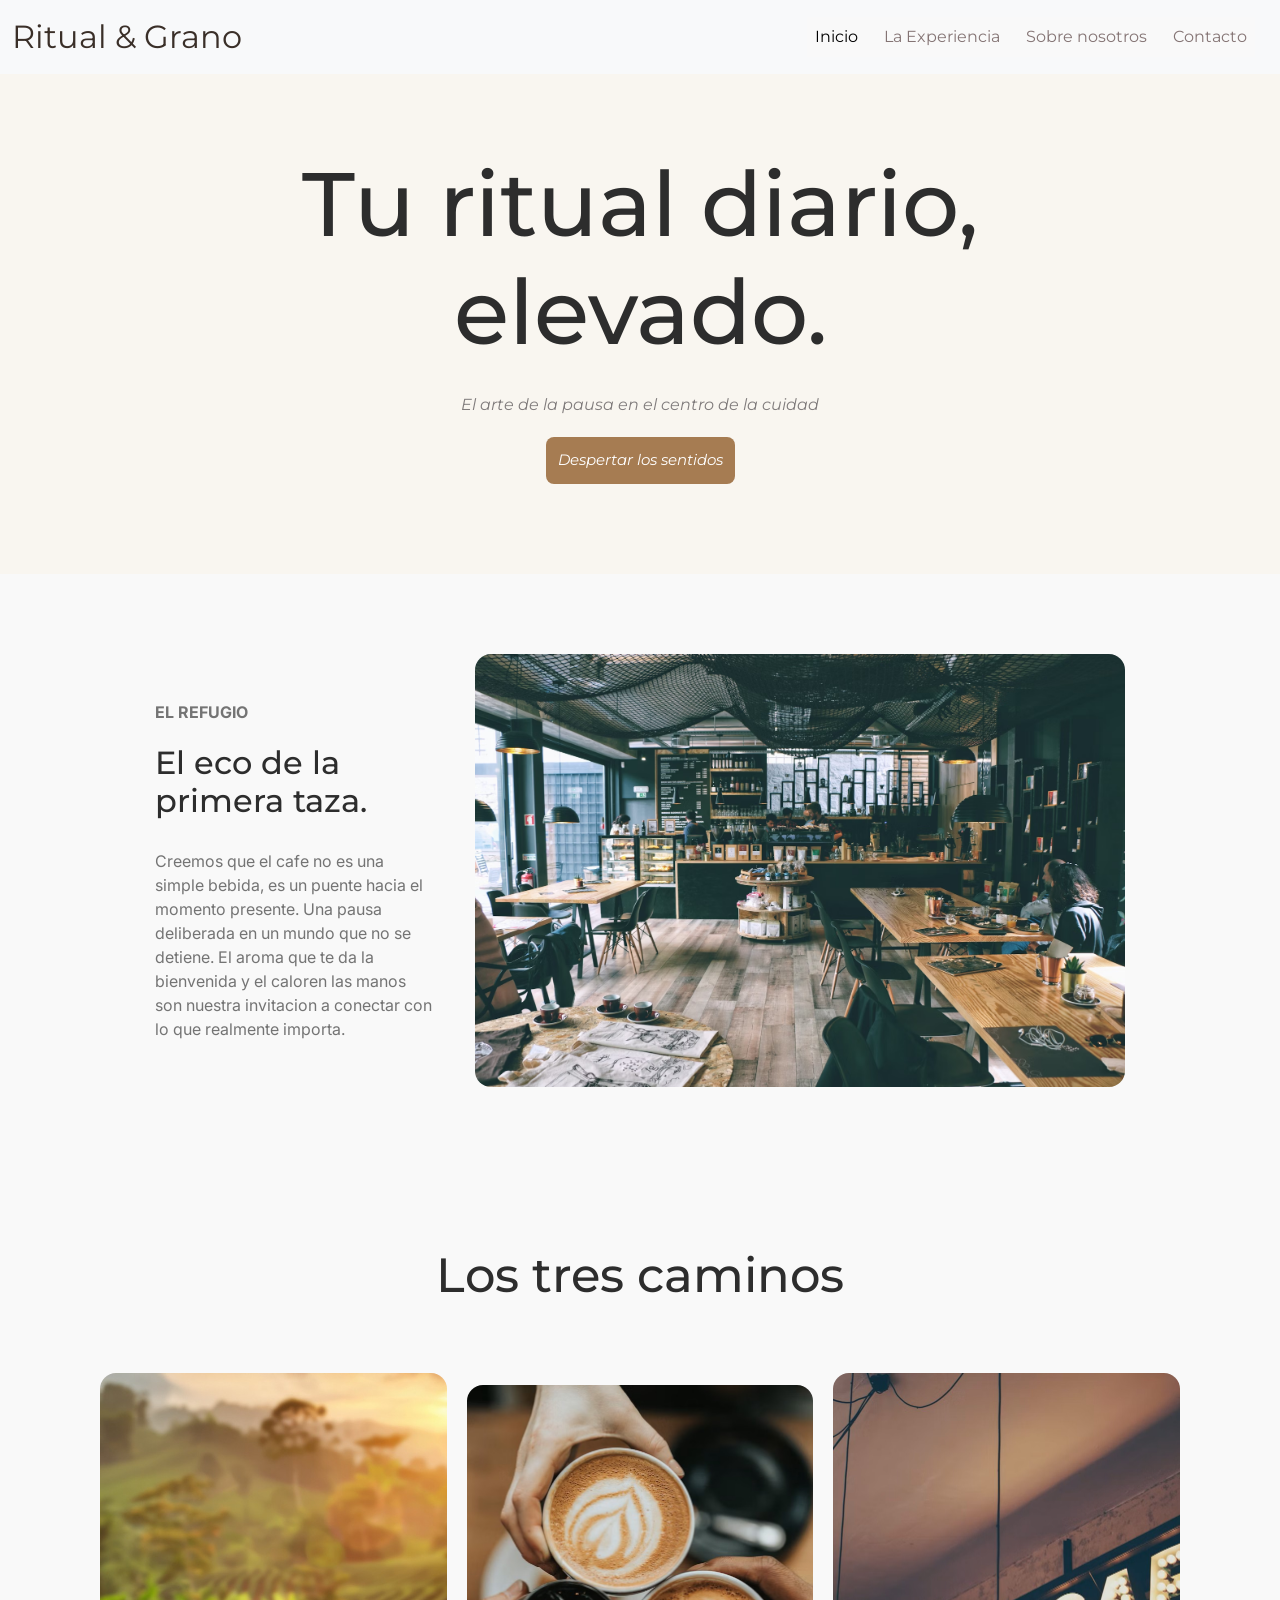
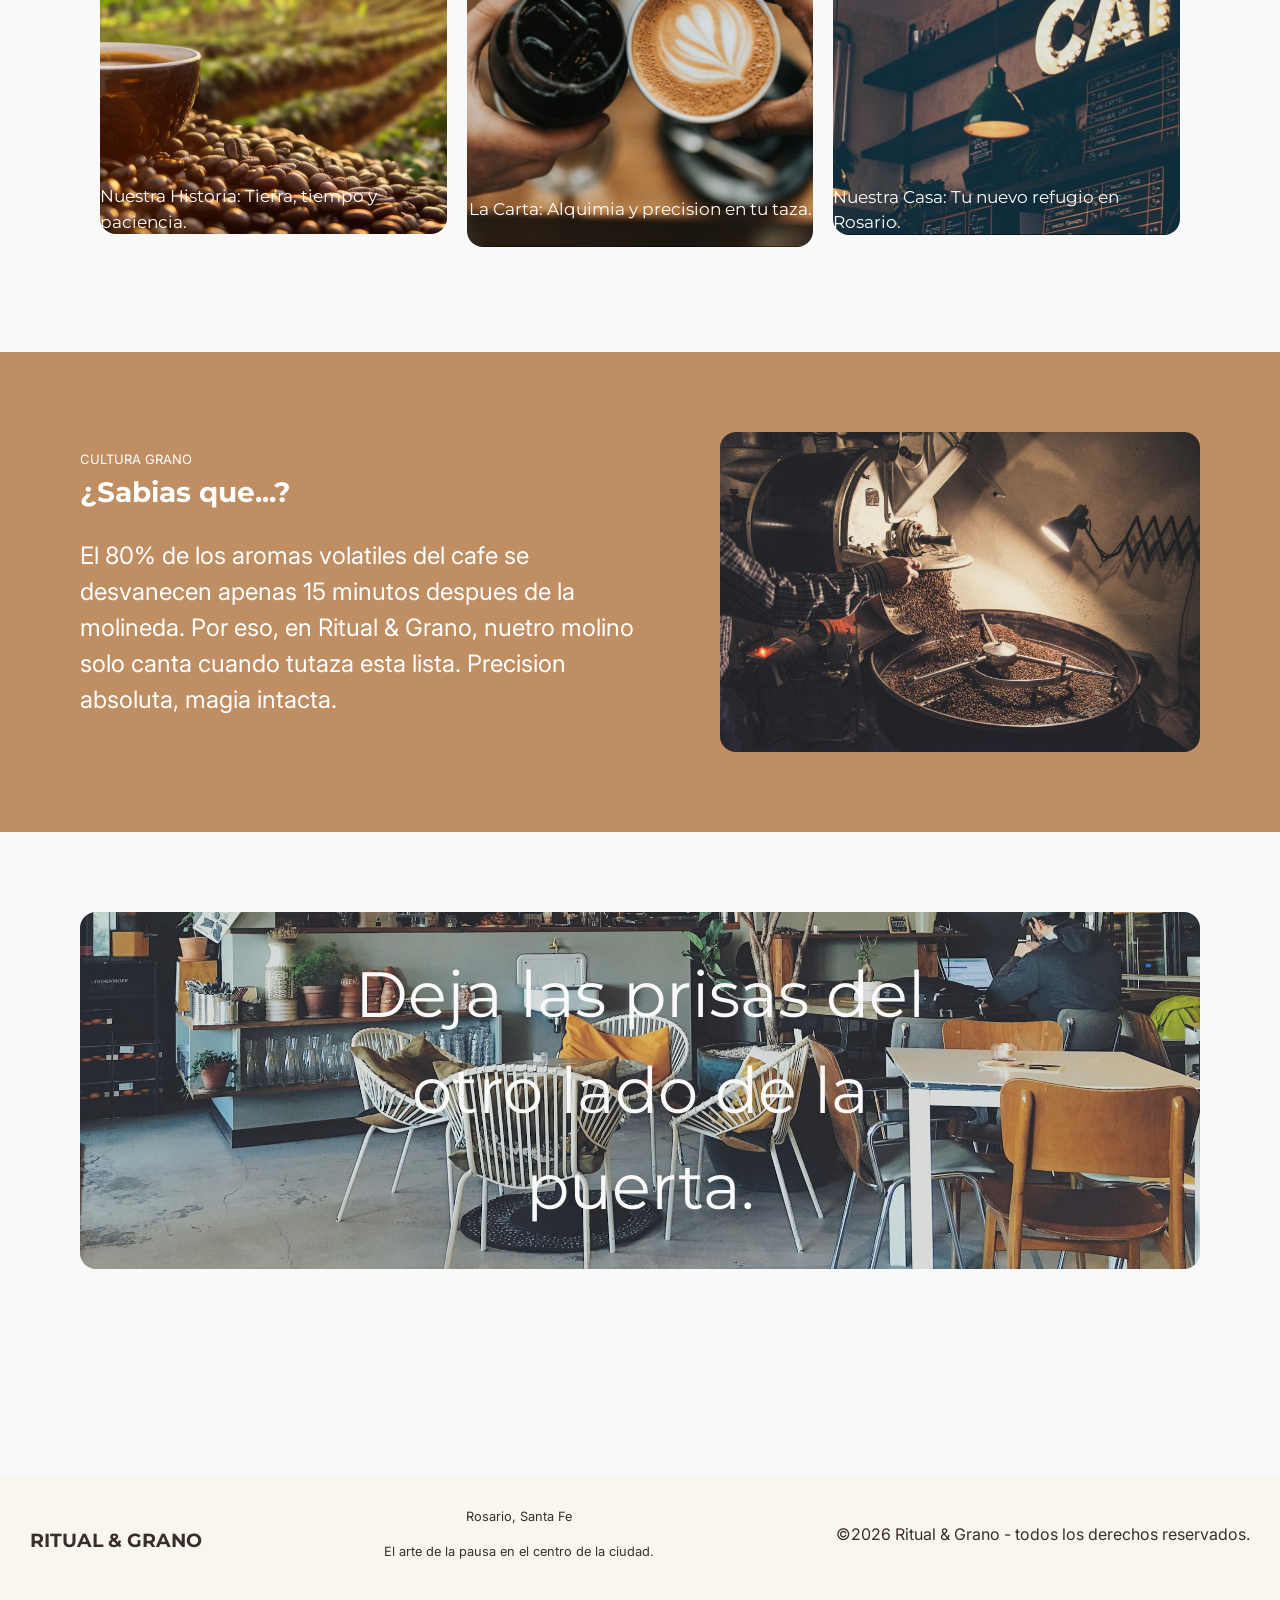
==== index.html @ 7a04eb43 "se actualizo el nav con menu hamburguesa y se corrigieron las url de las imagenes" ====
<!DOCTYPE html>
<html lang="es">
<head>
    <meta charset="UTF-8">
    <meta name="viewport" content="width=device-width, initial-scale=1.0">
    <title>Ritual & Grano</title>
    <link href="https://cdn.jsdelivr.net/npm/bootstrap@5.3.8/dist/css/bootstrap.min.css" rel="stylesheet" integrity="sha384-sRIl4kxILFvY47J16cr9ZwB07vP4J8+LH7qKQnuqkuIAvNWLzeN8tE5YBujZqJLB" crossorigin="anonymous">
    <link rel="stylesheet" href="./Ritual&Grano.css">
</head>
<body>
    <header>
    <nav class="navbar navbar-expand-lg bg-body-tertiary">
        <div class="container-fluid">
             <a class="navbar-brand titulo" href="index.html">Ritual & Grano</a>
                 <button class="navbar-toggler" type="button" data-bs-toggle="collapse" data-bs-target="#navbarNavDropdown" aria-controls="navbarNavDropdown" aria-expanded="false" aria-label="Toggle navigation">
                    <span class="navbar-toggler-icon"></span>
                 </button>
                 <div class="collapse navbar-collapse" id="navbarNavDropdown">
            <ul class="navbar-nav">
                <li class="nav-item">
                    <a class="nav-link active" aria-current="page" href="index.html">Inicio</a>
                </li>
                <li class="nav-item">
                    <a class="nav-link" href="La-experiencia.html">La Experiencia</a>
                </li>
                <li class="nav-item">
                    <a class="nav-link" href="Sobre-nosotros.html">Sobre nosotros</a>
                </li>
                <li class="nav-item">
                        <a class="nav-link" href="Contacto.html">Contacto</a>
                     <ul class="dropdown-menu">
                        <li><a class="dropdown-item" href="#">Action</a></li>
                        <li><a class="dropdown-item" href="#">Another action</a></li>
                        <li><a class="dropdown-item" href="#">Something else here</a></li>
                     </ul>
                </li>
            </ul>
        </div>
  </div>
    </nav>
    </header>


    <main>
        <section class="ritual-diario">
            <h2>Tu ritual diario, <br>elevado.</h2>
            <p>El arte de la pausa en el centro de la cuidad</p>
            <button class="boton-exp"><a class="exp-link" href="La-experiencia.html">Despertar los sentidos</a></button>
        </section>

        <section class="eco">
            <article class="eco-text">
                <p class="eco-text-ref">EL REFUGIO</p>
                <h3>El eco de la primera taza.</h3>
                <P class="eco-text-p">Creemos que el cafe no es una simple bebida, es un puente hacia el momento presente. Una pausa deliberada en un mundo que no se detiene. El aroma que te da la bienvenida y el caloren las manos son nuestra invitacion a conectar con lo que realmente importa.</P>
            </article>
            <article class="eco-img">
                <img class="eco-img" src="./imagenes/Imagen-cafeteria-general.avif" alt="Cafetería General" width="700" height="auto">
            </article>
        </section>

        <section class="tres-caminos">
            <h3>Los tres caminos</h3>
            <div class="tres-caminos-art">
            <article>
                <a href="./Sobre-nosotros.html"><img class="tres-caminos-img" src="./imagenes/Campo-de-cafe.jpg" alt="Campo de café de especialidad" width="400" height="533"></a>
                <p class="tres-caminos-tar">Nuestra Historia: Tierra, tiempo y paciencia.</p>
            </article>
            <article>
                <a href="./La-experiencia.html"><img class="tres-caminos-img"  src="./imagenes/tres-tazas.jpg" alt="Tres tazas de café" width="400" height="auto"></a>
                <p class="tres-caminos-tar">La Carta: Alquimia y precision en tu taza.</p>
            </article>
            <article>
                <a href="./Contacto.html"><img class="tres-caminos-img" src="./imagenes/casa-cafe.jpg" alt="Casa de café" width="400" height="auto"></a>
                <p class="tres-caminos-tar">Nuestra Casa: Tu nuevo refugio en Rosario.</p>
            </article>
            </div>
        </section>

        <section class="cultura-grano">
            <article class="cultura-grano-text">
            <p class="p1-culygrano">CULTURA GRANO</p>
            <h3><strong>¿Sabias que...?</strong></h3>
            <p>El 80% de los aromas volatiles del cafe se desvanecen apenas 15 minutos despues de la molineda. Por eso, en Ritual & Grano, nuetro molino solo canta cuando tutaza esta lista. Precision absoluta, magia intacta.</p>
            </article>
            <article class="cultura-grano-img">
                <img class="img-cultura-grano" src="./imagenes/cafe-molienda.jpg" alt="Café moliendo" width="600" height="auto">
            </article>
        </section>

        <section class="deja-las-prisas">
            <img src="./imagenes/cafeteria-fondo-2-panoramica.jpg" alt="mesas de cafetería" width="1000" height="auto">
            <p>Deja las prisas del otro lado de la puerta.</p>
        </section>

    </main>


    <footer>
        <section class="final-de-pagina">
       <h3><a href="Inicio.html" class="titulo-final"><strong>RITUAL & GRANO</strong></a></h3>
        <article class="direccion-final">
       <P>Rosario, Santa Fe</P>
       <p>El arte de la pausa en el centro de la ciudad.</p>
       </article>
        <p class="derechos reservados"> ©2026 Ritual & Grano - todos los derechos reservados.</p>
       </section>
    </footer>
    <script src="https://cdn.jsdelivr.net/npm/bootstrap@5.3.8/dist/js/bootstrap.bundle.min.js" integrity="sha384-FKyoEForCGlyvwx9Hj09JcYn3nv7wiPVlz7YYwJrWVcXK/BmnVDxM+D2scQbITxI" crossorigin="anonymous"></script>
</body>
</html>
---- Ritual&Grano.css ----
@import url('https://fonts.googleapis.com/css2?family=Montserrat:wght@700&family=Inter:wght@400&display=swap');


* { 
    margin: 0;
    padding: 0;
    box-sizing: border-box;
}

body {
    background-color: #F9F9F9;
    margin: 0;
}

.titulo{
    font-family: 'Montserrat', sans-serif;
    font-size: clamp(1.5rem, 3vw, 2rem);
    color: #3A2F28;
    text-decoration: none;
}

.barra{
  display: flex;  
  flex-direction: row;
  justify-content: space-between;
    padding: 16px;
    align-items:center;
    padding: 16px 80px;
    background-color: #f9f9f9;
    width: 100%;
}

.container-fluid{
    display: flex;
    flex-direction: row;
    justify-content: center;
    align-items: center;
}

.navbar-nav {
    display: flex;
    flex-direction: column;
    justify-content: center;
    align-items: center;
    position: fixed;
    right: 25px;
    gap: 10px;
    background-color: #f9f9f9;
}


.nav-link{
    font-family: 'Montserrat', sans-serif;
    color: #847474;
}

header {
    position: fixed;
    top: 0;
    left: 0;
    right: 0;
    width: 100%;
}

.ritual-diario h2{
    display: flex;
    font-family: 'Montserrat', sans-serif;
    justify-content: center;
    text-align: center;
    align-items: center;
    font-size: clamp(2.8rem, 7vw, 6rem);
    color: #2d2d2d;
    margin-top: 80px;
}
.ritual-diario {
    display: flex;
    flex-direction: column;
    justify-content: center;
    align-items: center;
    gap: 20px;
    background-color: #F9F6F0;
    width: 100%;
    padding-top: 70px;
}
.ritual-diario p{
    font-family: 'Montserrat', sans-serif;
    font-size: 16px;
    font-style: italic;
    color: #807c7c;
    text-decoration: none;
    margin-bottom: 0px;
    
}

.boton-exp {
    font-family: 'Montserrat', sans-serif;
    font-style: italic;
    font-size: 15px;
    color: #ffffff;
    background-color: #a67c52;
    border: 8px;
    border-radius: 8px;
    padding: 12px;
    margin-bottom: 90px;
}

.exp-link {
    color: #ffffff;
    text-decoration: none;
    
}

.eco {
    display: flex;
    flex-direction: row;
    justify-content: center;
    align-items: center;
    gap: 40px;
    background-color: #F9F9f9;
    padding: 80px 80px;
    width: 100%;
    margin: auto;
}
.eco-text {
    display: flex;
    flex-direction: column;
    justify-content: flex-start;
    align-items: flex-start;
    gap: 20px;
    max-width: 25%;
    
}
.eco-text-p {
    font-family: 'inter', sans-serif;
    font-size: 1rem;
    color: #747474;
    text-decoration: none;
    margin-bottom: 0px;
    font-family: 'Inter', sans-serif;
}
.eco-text h3 {
    font-family: 'Montserrat', sans-serif;
    font-size: 2rem;
    color: #2d2d2d;
    text-decoration: none;
}
.eco-text-ref {
    font-family: 'inter', sans-serif;
    font-size: 1rem;
    color: #747474;
    text-decoration: none;
    font-weight: bold;
    margin-bottom: 0;
}
.eco-img {
    display: block;
    width: 100%;
    max-width: 650px;
    height: auto;
    border: 1rem;
    border-radius: 1rem;
}

.tres-caminos {
    display: flex;
    flex-direction: column;
    justify-content: center;
    align-items: center;
    gap: 40px;
    background-color: #F9F9f9;
    padding: 80px 80px;
}
.tres-caminos-art {
    display: flex;
    flex-direction: row;
    justify-content: center;
    align-items: center;
    gap: 20px;
    width: 100%;
    padding: 20px;
}
.tres-caminos-img {
    display: block;
    width: 100%;
    height: auto;
    border-radius: 16px;
    max-width: 400px;
}
.tres-caminos h3 {
    font-family: 'Montserrat', sans-serif;
    font-size: 48px;
    color: #2d2d2d;
    text-decoration: none;
    
}
.tres-caminos-tar{
    display: flex;
    justify-content: center;
    align-items: center;
    font-family: 'Montserrat', sans-serif;
    font-size: 17px;
    color: #ffffff;
    margin-top: -50px;
}
.cultura-grano-text {
    font-family: 'Montserrat', sans-serif;
    display: flex;
    color: #ffffff;
    flex-direction: column;
    justify-content: center;
    align-items: flex-start;
    gap: 20px;
    max-width: 50%;
    font-size: clamp(1rem, 2vw, 1.5rem);
    width: 100%;

}
.cultura-grano-text p{
    font-family: 'Inter', sans-serif;
}
.cultura-grano {
    display: flex;
    flex-direction: row;
    justify-content: center;
    align-items: center;
    gap: 80px;
    background-color: #c08e63;
    padding: 80px 80px;
}
.p1-culygrano {
    font-family: 'Montserrat', sans-serif;
    font-size: 13px;
    color: #ffffff;
    text-decoration: none;
    margin-bottom: -13px;
}
.img-cultura-grano {
    display: block;
    width: 100%;
    height: auto;
    border: 16px;
    border-radius: 16px;
    max-width: 600px;
}
.deja-las-prisas {
    display: flex;
    flex-direction: column;
    justify-content: center;
    align-items: center;
    gap: 20px;
    background-color: #F9F9f9;
    padding: 80px;
    margin-bottom: 8rem;
    position: relative;
}

.deja-las-prisas img {
    display: block;
    width: 100%;
    height: auto;
    border: 16px;
    border-radius: 16px;
}
.deja-las-prisas p {
    font-family: 'Montserrat', sans-serif;
    font-size: clamp(1rem, 6vw, 4rem);
    color: #F9F9f9;
    text-decoration: none;
    text-align: center;
    
    position: absolute;
    top: 50%;
    left: 50%;
    transform: translate(-50%, -50%);
}
footer {
    background-color: #F9F6F0;
    padding: 30px;
}
.final-de-pagina {
    display: flex;
    flex-direction: row;
    justify-content: space-between;
    align-items: center;
    color: #3A2F28;
    font-family: 'inter', sans-serif;
}
.direccion-final {
    display: flex;
    flex-direction: column;
    justify-content: center;
    align-items: center;
    font-family: 'inter', sans-serif;
    font-size: clamp(0.8rem, 1vw, 1.2rem);
    color: #3A2F28;
}
.derechos-final {
    display: flex;
    flex-direction: column;
    justify-content: center;
    align-items: center;
    font-family: 'inter', sans-serif;
    font-size: clamp(0.8rem, 1vw, 1.2rem);
    color: #3A2F28;
}

.titulo-final {
    font-family: 'Montserrat', sans-serif;
    font-size: clamp(1rem, 1.5vw, 2.5rem);
    text-decoration: none;
    list-style: none;
    color: #3A2F28;
}


@media (max-width: 768px) {
    .barra {
        flex-direction: column;
        padding: 16px 20px;
    }

    .barra ul {
        flex-wrap: wrap;
        gap: 12px;
    }

    .eco,
    .tres-caminos,
    .cultura-grano,
    .deja-las-prisas {
        padding-left: 20px;
        padding-right: 20px;
    }
}
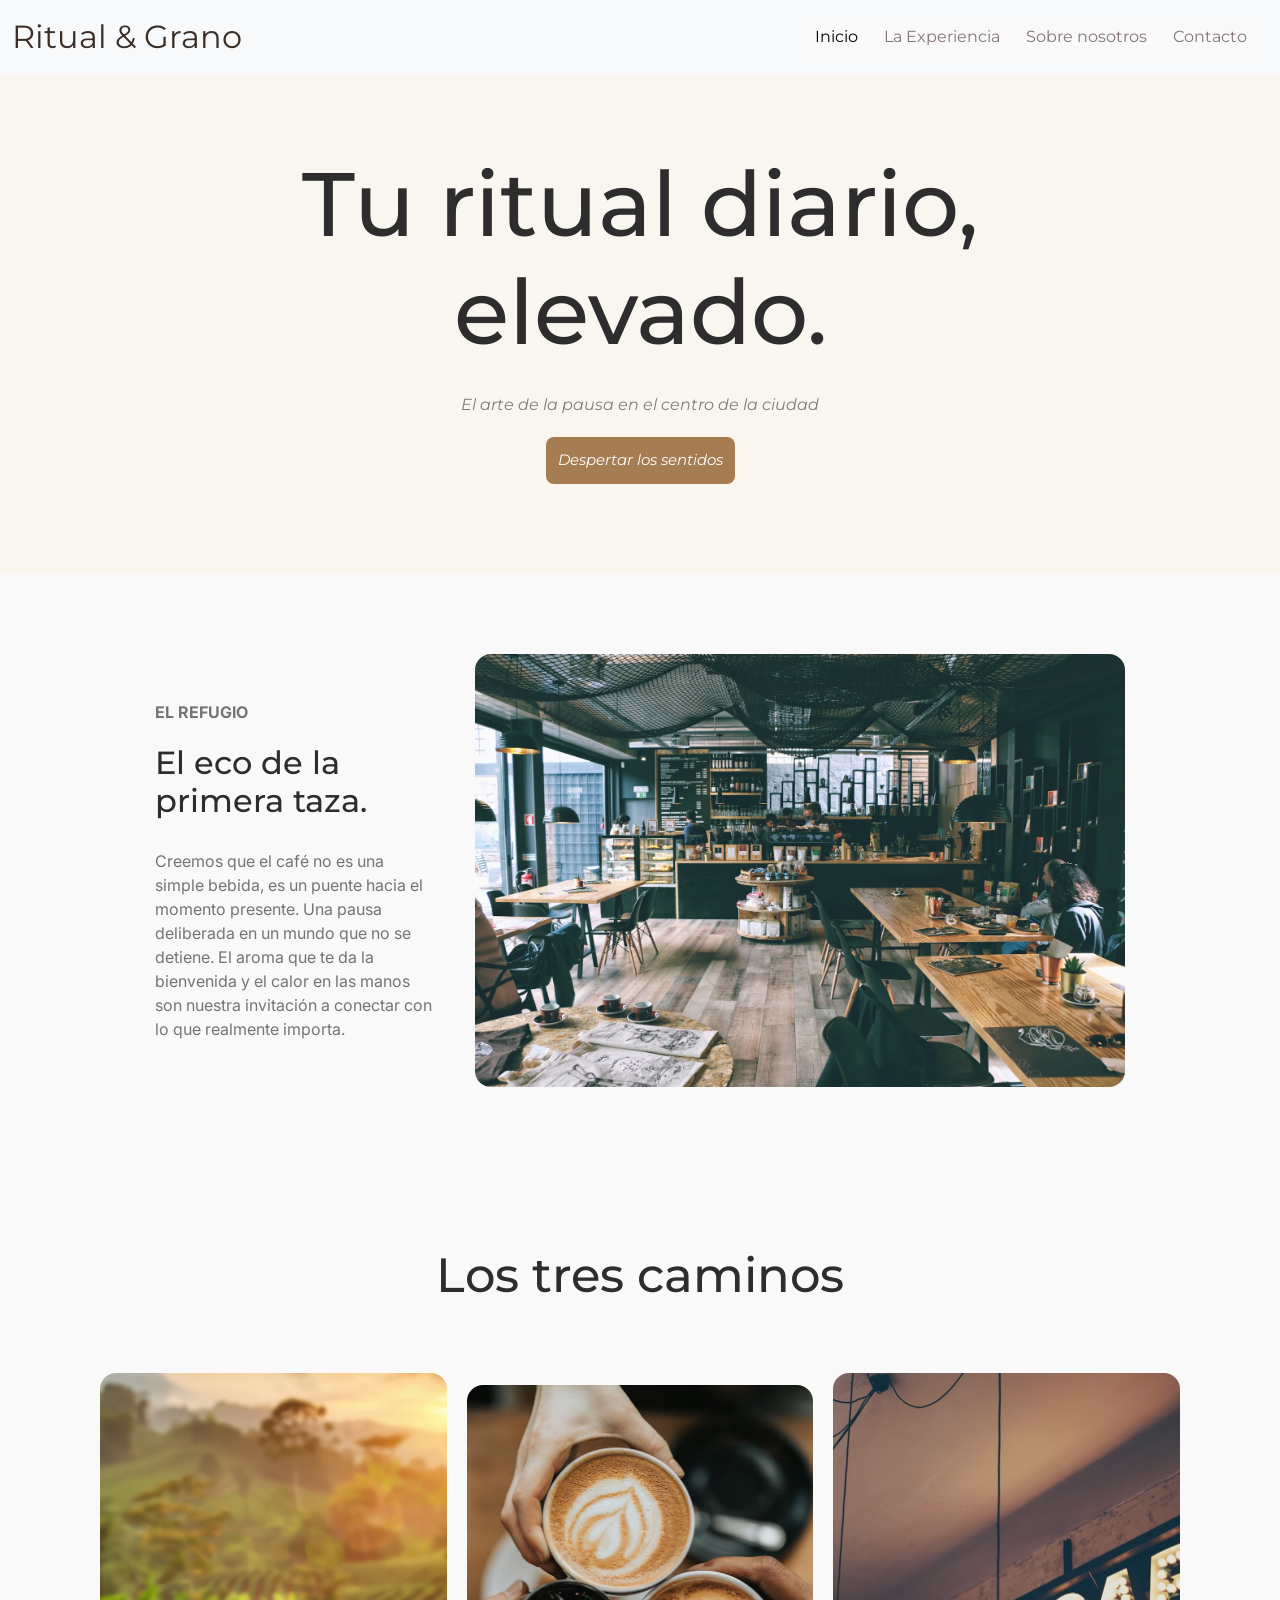
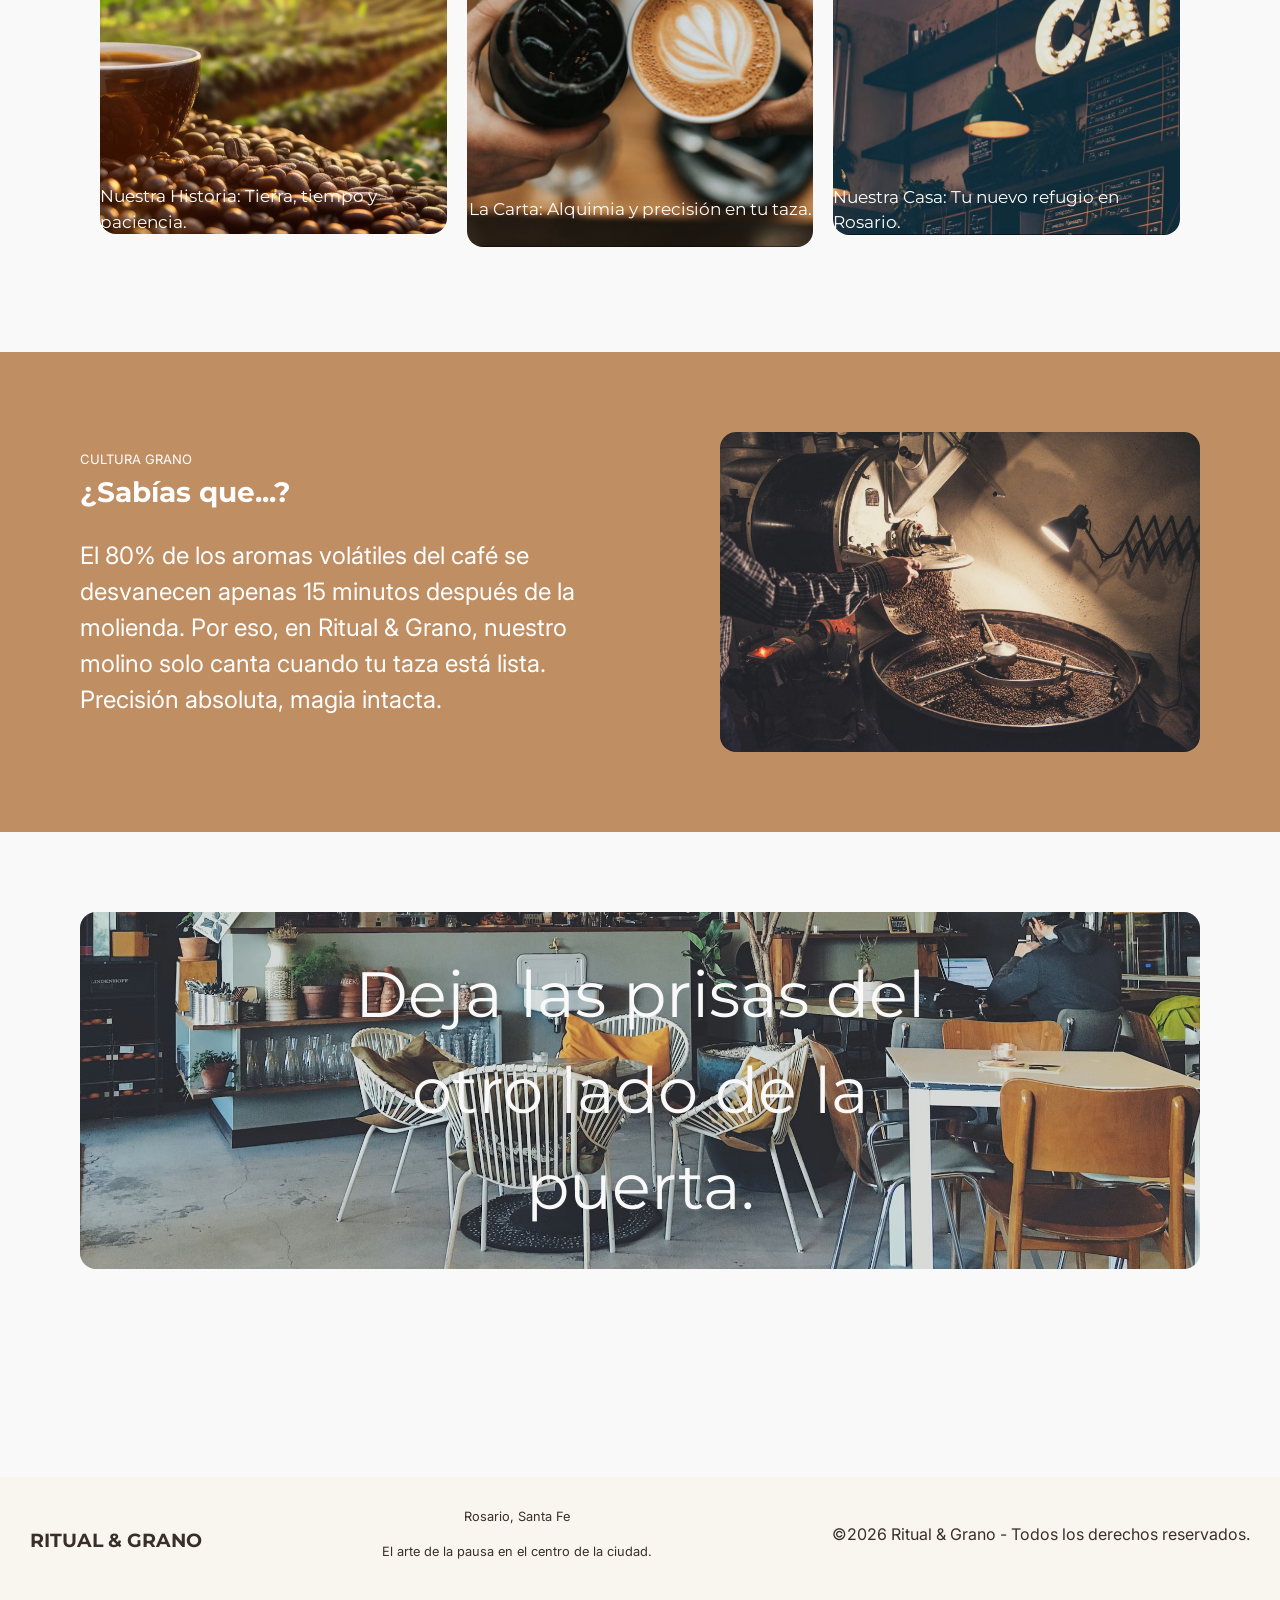
==== commit be9119ae: "se corrigieron los errores de ortografia de index" ====
--- a/index.html
+++ b/index.html
@@ -44,7 +44,7 @@
     <main>
         <section class="ritual-diario">
             <h2>Tu ritual diario, <br>elevado.</h2>
-            <p>El arte de la pausa en el centro de la cuidad</p>
+            <p>El arte de la pausa en el centro de la ciudad</p>
             <button class="boton-exp"><a class="exp-link" href="La-experiencia.html">Despertar los sentidos</a></button>
         </section>
 
@@ -52,7 +52,7 @@
             <article class="eco-text">
                 <p class="eco-text-ref">EL REFUGIO</p>
                 <h3>El eco de la primera taza.</h3>
-                <P class="eco-text-p">Creemos que el cafe no es una simple bebida, es un puente hacia el momento presente. Una pausa deliberada en un mundo que no se detiene. El aroma que te da la bienvenida y el caloren las manos son nuestra invitacion a conectar con lo que realmente importa.</P>
+                <P class="eco-text-p">Creemos que el café no es una simple bebida, es un puente hacia el momento presente. Una pausa deliberada en un mundo que no se detiene. El aroma que te da la bienvenida y el calor en las manos son nuestra invitación a conectar con lo que realmente importa.</P>
             </article>
             <article class="eco-img">
                 <img class="eco-img" src="./imagenes/Imagen-cafeteria-general.avif" alt="Cafetería General" width="700" height="auto">
@@ -68,7 +68,7 @@
             </article>
             <article>
                 <a href="./La-experiencia.html"><img class="tres-caminos-img"  src="./imagenes/tres-tazas.jpg" alt="Tres tazas de café" width="400" height="auto"></a>
-                <p class="tres-caminos-tar">La Carta: Alquimia y precision en tu taza.</p>
+                <p class="tres-caminos-tar">La Carta: Alquimia y precisión en tu taza.</p>
             </article>
             <article>
                 <a href="./Contacto.html"><img class="tres-caminos-img" src="./imagenes/casa-cafe.jpg" alt="Casa de café" width="400" height="auto"></a>
@@ -80,8 +80,8 @@
         <section class="cultura-grano">
             <article class="cultura-grano-text">
             <p class="p1-culygrano">CULTURA GRANO</p>
-            <h3><strong>¿Sabias que...?</strong></h3>
-            <p>El 80% de los aromas volatiles del cafe se desvanecen apenas 15 minutos despues de la molineda. Por eso, en Ritual & Grano, nuetro molino solo canta cuando tutaza esta lista. Precision absoluta, magia intacta.</p>
+            <h3><strong>¿Sabías que...?</strong></h3>
+            <p>El 80% de los aromas volátiles del café se desvanecen apenas 15 minutos después de la molienda. Por eso, en Ritual & Grano, nuestro molino solo canta cuando tu taza está lista. Precisión absoluta, magia intacta.</p>
             </article>
             <article class="cultura-grano-img">
                 <img class="img-cultura-grano" src="./imagenes/cafe-molienda.jpg" alt="Café moliendo" width="600" height="auto">
@@ -103,7 +103,7 @@
        <P>Rosario, Santa Fe</P>
        <p>El arte de la pausa en el centro de la ciudad.</p>
        </article>
-        <p class="derechos reservados"> ©2026 Ritual & Grano - todos los derechos reservados.</p>
+        <p class="derechos reservados"> ©2026 Ritual & Grano - Todos los derechos reservados.</p>
        </section>
     </footer>
     <script src="https://cdn.jsdelivr.net/npm/bootstrap@5.3.8/dist/js/bootstrap.bundle.min.js" integrity="sha384-FKyoEForCGlyvwx9Hj09JcYn3nv7wiPVlz7YYwJrWVcXK/BmnVDxM+D2scQbITxI" crossorigin="anonymous"></script>
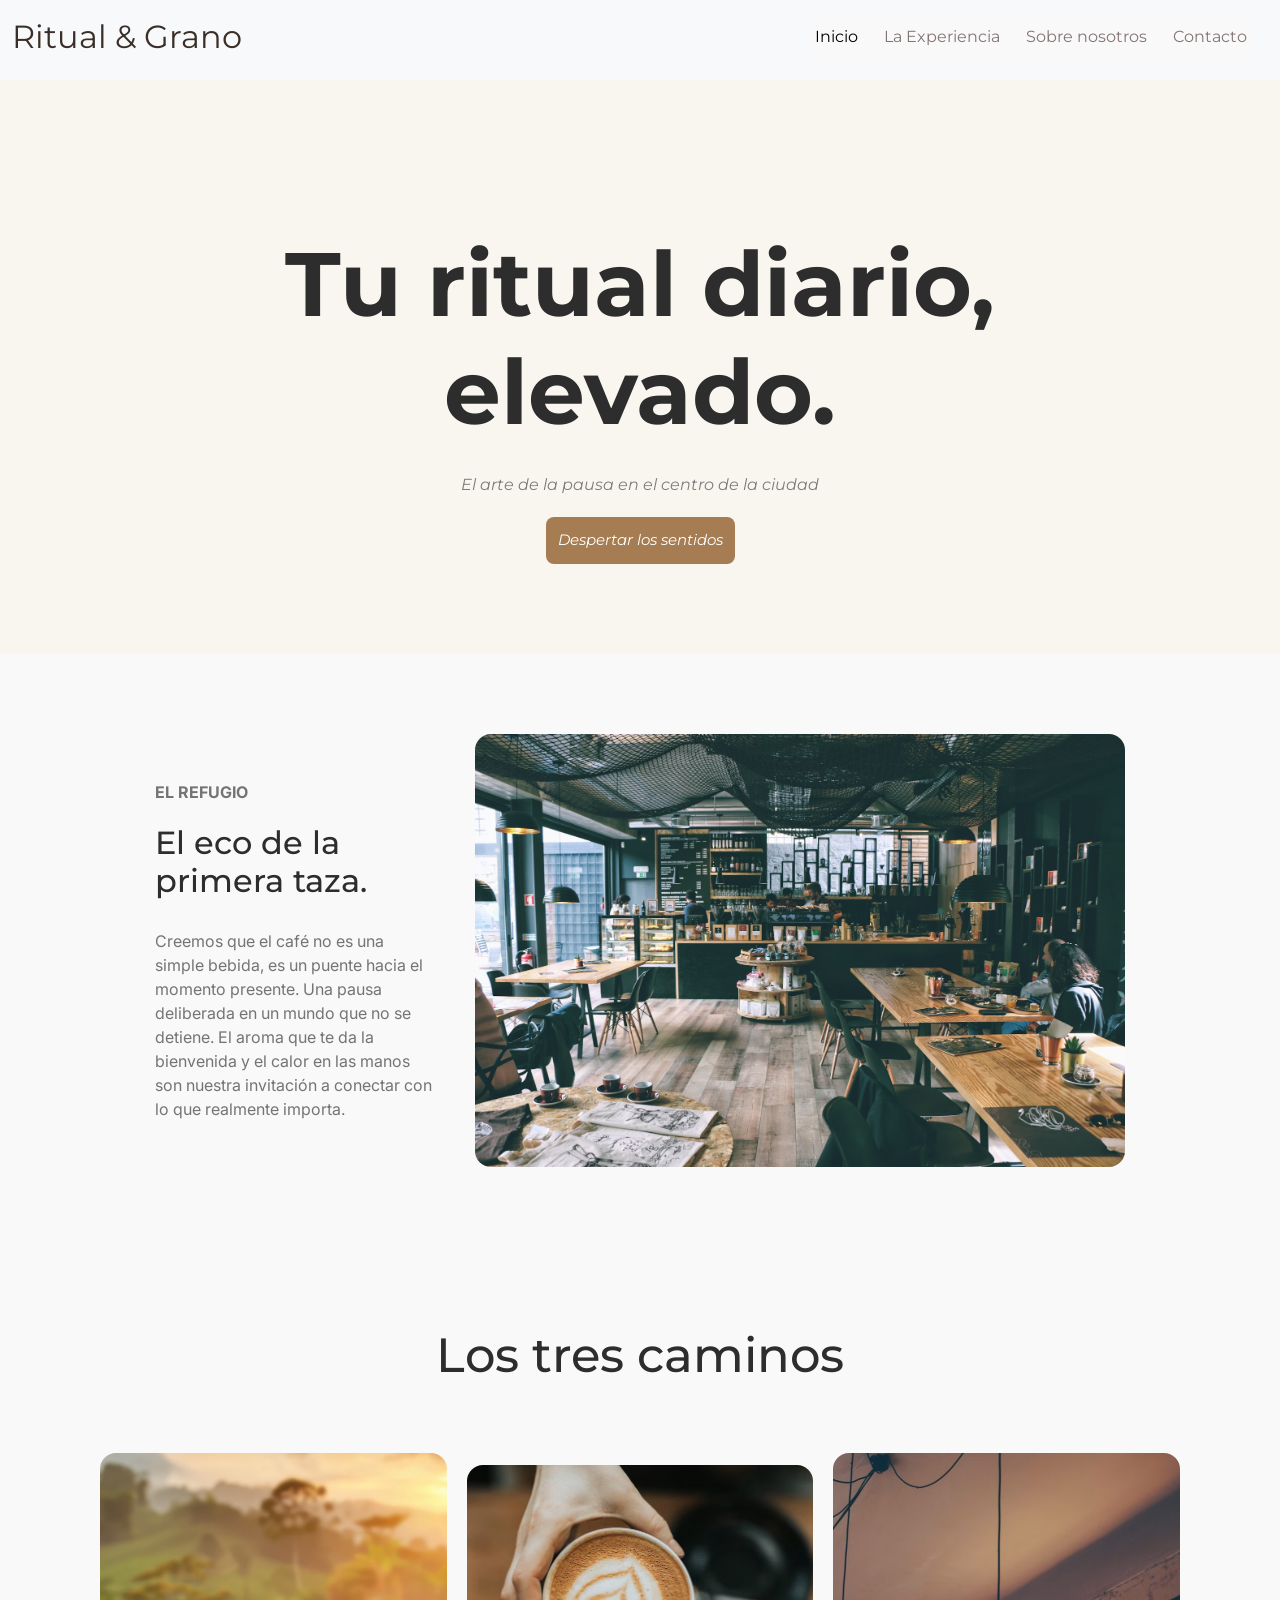
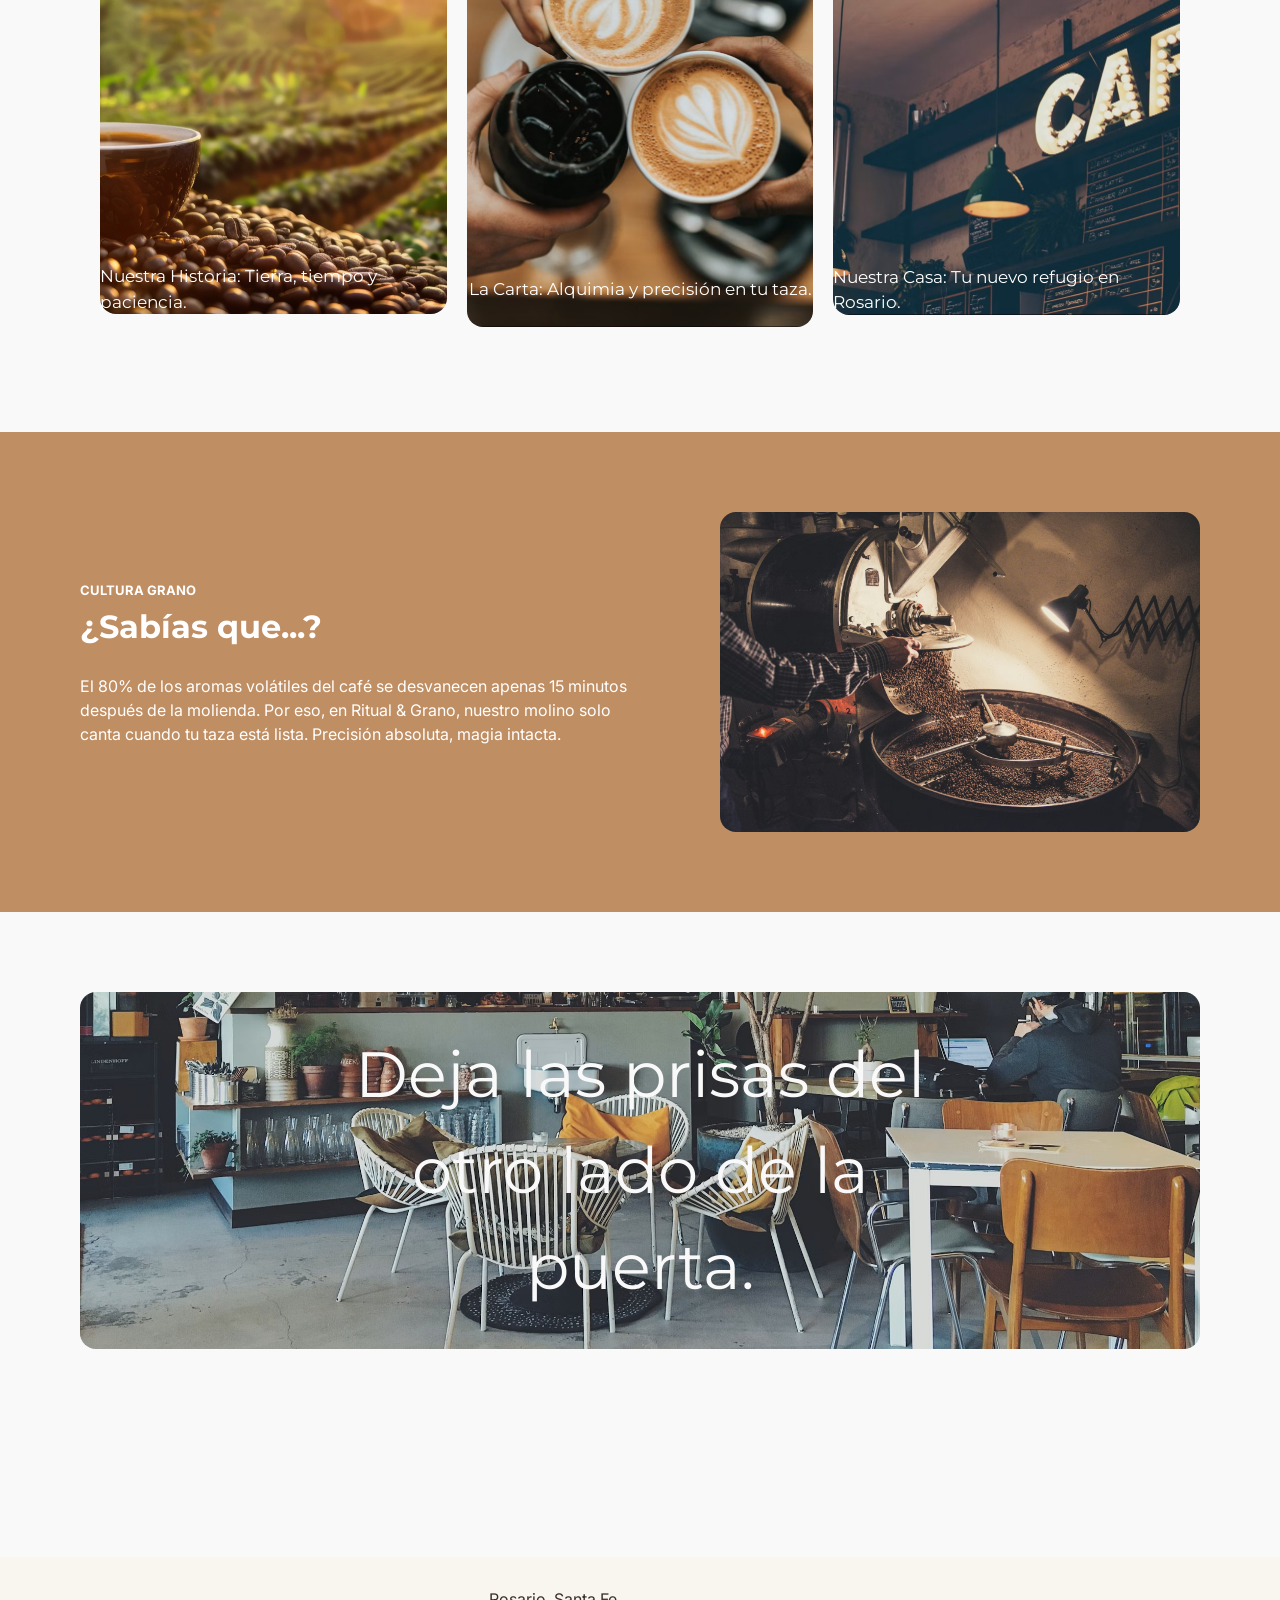
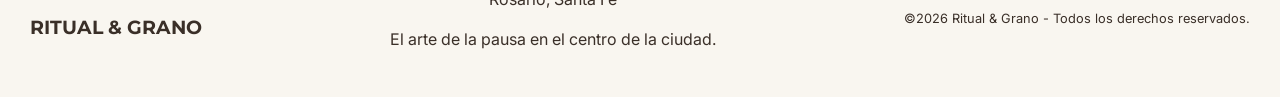
==== commit f2f56351: "se movio index a la raiz y se corrigieron los enlaces" ====
--- a/index.html
+++ b/index.html
@@ -5,7 +5,7 @@
     <meta name="viewport" content="width=device-width, initial-scale=1.0">
     <title>Ritual & Grano</title>
     <link href="https://cdn.jsdelivr.net/npm/bootstrap@5.3.8/dist/css/bootstrap.min.css" rel="stylesheet" integrity="sha384-sRIl4kxILFvY47J16cr9ZwB07vP4J8+LH7qKQnuqkuIAvNWLzeN8tE5YBujZqJLB" crossorigin="anonymous">
-    <link rel="stylesheet" href="./Ritual&Grano.css">
+    <link rel="stylesheet" href="./styles/styles.css">
 </head>
 <body>
     <header>
@@ -21,13 +21,13 @@
                     <a class="nav-link active" aria-current="page" href="index.html">Inicio</a>
                 </li>
                 <li class="nav-item">
-                    <a class="nav-link" href="La-experiencia.html">La Experiencia</a>
+                    <a class="nav-link" href="styles/La-experiencia.html">La Experiencia</a>
                 </li>
                 <li class="nav-item">
-                    <a class="nav-link" href="Sobre-nosotros.html">Sobre nosotros</a>
+                    <a class="nav-link" href="styles/Sobre-nosotros.html">Sobre nosotros</a>
                 </li>
                 <li class="nav-item">
-                        <a class="nav-link" href="Contacto.html">Contacto</a>
+                        <a class="nav-link" href="styles/Contacto.html">Contacto</a>
                      <ul class="dropdown-menu">
                         <li><a class="dropdown-item" href="#">Action</a></li>
                         <li><a class="dropdown-item" href="#">Another action</a></li>
@@ -45,7 +45,7 @@
         <section class="ritual-diario">
             <h2>Tu ritual diario, <br>elevado.</h2>
             <p>El arte de la pausa en el centro de la ciudad</p>
-            <button class="boton-exp"><a class="exp-link" href="La-experiencia.html">Despertar los sentidos</a></button>
+            <button class="boton-exp"><a class="exp-link" href="styles/La-experiencia.html">Despertar los sentidos</a></button>
         </section>
 
         <section class="eco">
@@ -55,7 +55,7 @@
                 <P class="eco-text-p">Creemos que el café no es una simple bebida, es un puente hacia el momento presente. Una pausa deliberada en un mundo que no se detiene. El aroma que te da la bienvenida y el calor en las manos son nuestra invitación a conectar con lo que realmente importa.</P>
             </article>
             <article class="eco-img">
-                <img class="eco-img" src="./imagenes/Imagen-cafeteria-general.avif" alt="Cafetería General" width="700" height="auto">
+                <img class="eco-img" src="imagenes/Imagen-cafeteria-general.avif" alt="Cafetería General" width="700" height="auto">
             </article>
         </section>
 
@@ -63,15 +63,15 @@
             <h3>Los tres caminos</h3>
             <div class="tres-caminos-art">
             <article>
-                <a href="./Sobre-nosotros.html"><img class="tres-caminos-img" src="./imagenes/Campo-de-cafe.jpg" alt="Campo de café de especialidad" width="400" height="533"></a>
+                <a href="styles/Sobre-nosotros.html"><img class="tres-caminos-img" src="imagenes/Campo-de-cafe.jpg" alt="Campo de café de especialidad" width="400" height="533"></a>
                 <p class="tres-caminos-tar">Nuestra Historia: Tierra, tiempo y paciencia.</p>
             </article>
             <article>
-                <a href="./La-experiencia.html"><img class="tres-caminos-img"  src="./imagenes/tres-tazas.jpg" alt="Tres tazas de café" width="400" height="auto"></a>
+                <a href="styles/La-experiencia.html"><img class="tres-caminos-img"  src="imagenes/tres-tazas.jpg" alt="Tres tazas de café" width="400" height="auto"></a>
                 <p class="tres-caminos-tar">La Carta: Alquimia y precisión en tu taza.</p>
             </article>
             <article>
-                <a href="./Contacto.html"><img class="tres-caminos-img" src="./imagenes/casa-cafe.jpg" alt="Casa de café" width="400" height="auto"></a>
+                <a href="styles/Contacto.html"><img class="tres-caminos-img" src="imagenes/casa-cafe.jpg" alt="Casa de café" width="400" height="auto"></a>
                 <p class="tres-caminos-tar">Nuestra Casa: Tu nuevo refugio en Rosario.</p>
             </article>
             </div>
@@ -84,12 +84,12 @@
             <p>El 80% de los aromas volátiles del café se desvanecen apenas 15 minutos después de la molienda. Por eso, en Ritual & Grano, nuestro molino solo canta cuando tu taza está lista. Precisión absoluta, magia intacta.</p>
             </article>
             <article class="cultura-grano-img">
-                <img class="img-cultura-grano" src="./imagenes/cafe-molienda.jpg" alt="Café moliendo" width="600" height="auto">
+                <img class="img-cultura-grano" src="imagenes/cafe-molienda.jpg" alt="Café moliendo" width="600" height="auto">
             </article>
         </section>
 
         <section class="deja-las-prisas">
-            <img src="./imagenes/cafeteria-fondo-2-panoramica.jpg" alt="mesas de cafetería" width="1000" height="auto">
+            <img src="imagenes/cafeteria-fondo-2-panoramica.jpg" alt="mesas de cafetería" width="1000" height="auto">
             <p>Deja las prisas del otro lado de la puerta.</p>
         </section>
 
@@ -98,14 +98,14 @@
 
     <footer>
         <section class="final-de-pagina">
-       <h3><a href="Inicio.html" class="titulo-final"><strong>RITUAL & GRANO</strong></a></h3>
+       <h3><a href="index.html" class="titulo-final"><strong>RITUAL & GRANO</strong></a></h3>
         <article class="direccion-final">
        <P>Rosario, Santa Fe</P>
        <p>El arte de la pausa en el centro de la ciudad.</p>
        </article>
-        <p class="derechos reservados"> ©2026 Ritual & Grano - Todos los derechos reservados.</p>
+        <p class="derechos-reservados"> ©2026 Ritual & Grano - Todos los derechos reservados.</p>
        </section>
     </footer>
     <script src="https://cdn.jsdelivr.net/npm/bootstrap@5.3.8/dist/js/bootstrap.bundle.min.js" integrity="sha384-FKyoEForCGlyvwx9Hj09JcYn3nv7wiPVlz7YYwJrWVcXK/BmnVDxM+D2scQbITxI" crossorigin="anonymous"></script>
 </body>
-</html>+</html>
--- a/styles/styles.css
+++ b/styles/styles.css
@@ -0,0 +1,656 @@
+@import url("https://fonts.googleapis.com/css2?family=Montserrat:wght@700&family=Inter:wght@400&display=swap");
+* {
+  margin: 0;
+  padding: 0;
+  box-sizing: border-box;
+}
+
+body {
+  background-color: #f9f9f9;
+  margin: 0;
+}
+
+li {
+  list-style: none;
+}
+
+a {
+  text-decoration: none;
+}
+
+h2 {
+  font-family: "Montserrat", sans-serif;
+  font-weight: 700;
+  font-size: 2.5rem;
+}
+
+h3 {
+  font-family: "Montserrat", sans-serif;
+  font-size: 2rem;
+}
+
+p {
+  font-family: "Inter", sans-serif;
+  font-size: 1rem;
+}
+
+.boton-exp {
+  font-family: "Montserrat", sans-serif;
+  font-style: italic;
+  font-size: 15px;
+  color: #ffffff;
+  background-color: #a67c52;
+  border: 8px;
+  border-radius: 8px;
+  padding: 12px;
+  margin-bottom: 90px;
+}
+
+.tarjeta-cafe, .comentarios-txt {
+  padding: 20px;
+  border-radius: 16px;
+  text-align: center;
+}
+
+.eco-text-ref, .p1-culygrano {
+  font-family: "Inter", sans-serif;
+  font-size: 1rem;
+  color: #747474;
+  text-decoration: none;
+  font-weight: bold;
+  margin-bottom: 0;
+}
+
+.direccion-final,
+.derechos-final,
+.derechos-reservados,
+.derechos.reservados {
+  font-family: "Inter", sans-serif;
+  font-size: clamp(0.8rem, 1vw, 1.2rem);
+  color: #3A2F28;
+}
+
+.cafe-refugio-txt, .deja-las-prisas p {
+  font-family: "Montserrat", sans-serif;
+  color: #ffffff;
+  text-decoration: none;
+  text-align: center;
+}
+
+.exp-link {
+  color: #ffffff;
+  text-decoration: none;
+}
+
+.card {
+  display: flex;
+  flex-direction: column;
+  justify-content: center;
+  align-items: center;
+}
+
+.tarjetas-art,
+.comentarios {
+  display: grid;
+  grid-template-columns: repeat(auto-fit, minmax(250px, 350px));
+  gap: 15px;
+  justify-content: space-evenly;
+  width: 100%;
+  height: auto;
+  border-radius: 16px;
+}
+
+.tarjeta-cafe {
+  background-color: #f1eadb;
+}
+.tarjeta-cafe h3 {
+  font-family: "Montserrat", sans-serif;
+  font-size: 1.5rem;
+  color: #2d2d2d;
+  text-decoration: none;
+  margin-bottom: 10px;
+}
+.tarjeta-cafe p {
+  font-family: "Inter", sans-serif;
+  font-size: 1rem;
+  color: #747474;
+  text-decoration: none;
+}
+
+.comentarios-txt {
+  background-color: rgba(243, 233, 212, 0.7960784314);
+  border-radius: 8px;
+  text-align: start;
+  font-size: clamp(0.8rem, 2.5vw, 1.25rem);
+}
+
+.p1-culygrano {
+  font-family: "Montserrat", sans-serif;
+  font-size: 13px;
+  color: #ffffff;
+  margin-bottom: -13px;
+}
+
+.nombre-comentario {
+  font-family: "Montserrat", sans-serif;
+  font-size: clamp(0.875rem, 2.5vw, 1.25rem);
+  color: #2d2d2d;
+  text-decoration: none;
+  margin-top: 10px;
+  font-weight: bold;
+  border-top: 1px solid #a59f9f;
+  padding-top: 10px;
+}
+
+.eco-img {
+  display: block;
+  width: 100%;
+  height: auto;
+  border-radius: 1rem;
+  border: 1rem;
+  max-width: 650px;
+}
+
+.tres-caminos-img {
+  display: block;
+  width: 100%;
+  height: auto;
+  border-radius: 16px;
+  max-width: 400px;
+}
+
+.img-cultura-grano {
+  display: block;
+  width: 100%;
+  height: auto;
+  border-radius: 16px;
+  border: 16px;
+  max-width: 600px;
+}
+
+.deja-las-prisas img {
+  display: block;
+  width: 100%;
+  height: auto;
+  border-radius: 16px;
+  border: 16px;
+}
+
+.cafe-refugio-img {
+  width: 100%;
+  height: auto;
+}
+
+.tarjeta-cafe-img,
+.atmo-img-general,
+.atmo-img-molienda {
+  display: block;
+  width: 100%;
+  height: auto;
+  border-radius: 16px;
+}
+
+.tarjeta-cafe-img {
+  margin-bottom: 32px;
+}
+
+.titulo {
+  font-family: "Montserrat", sans-serif;
+  font-size: clamp(1.5rem, 3vw, 2rem);
+  color: #3A2F28;
+  text-decoration: none;
+}
+
+.barra {
+  display: flex;
+  flex-direction: row;
+  justify-content: space-between;
+  align-items: center;
+  padding: 16px 80px;
+  background-color: #f9f9f9;
+  width: 100%;
+}
+
+.container-fluid {
+  display: flex;
+  flex-direction: row;
+  justify-content: center;
+  align-items: center;
+}
+
+.navbar-nav {
+  display: flex;
+  flex-direction: column;
+  justify-content: center;
+  align-items: center;
+  position: fixed;
+  right: 25px;
+  gap: 10px;
+  background-color: #f9f9f9;
+}
+
+.nav-link {
+  font-family: "Montserrat", sans-serif;
+  color: #847474;
+}
+
+header {
+  position: fixed;
+  top: 0;
+  left: 0;
+  right: 0;
+  width: 100%;
+}
+
+.ritual-diario {
+  display: flex;
+  flex-direction: column;
+  justify-content: center;
+  align-items: center;
+  gap: 20px;
+  background-color: #f9f6f0;
+  width: 100%;
+  padding-top: 70px;
+}
+.ritual-diario h2 {
+  display: flex;
+  font-family: "Montserrat", sans-serif;
+  justify-content: center;
+  text-align: center;
+  align-items: center;
+  font-size: clamp(2.8rem, 7vw, 6rem);
+  color: #2d2d2d;
+  margin-top: 80px;
+}
+.ritual-diario p {
+  font-family: "Montserrat", sans-serif;
+  font-size: 16px;
+  font-style: italic;
+  color: #807c7c;
+  text-decoration: none;
+  margin-bottom: 0;
+}
+
+.eco {
+  display: flex;
+  flex-direction: row;
+  justify-content: center;
+  align-items: center;
+  gap: 40px;
+  background-color: #f9f9f9;
+  padding: 80px 80px;
+}
+@media (max-width: 900px) {
+  .eco {
+    padding: 40px 20px;
+  }
+}
+.eco {
+  width: 100%;
+  margin: auto;
+}
+
+.eco-text {
+  display: flex;
+  flex-direction: column;
+  justify-content: flex-start;
+  align-items: flex-start;
+  gap: 20px;
+  max-width: 25%;
+}
+.eco-text h3 {
+  font-family: "Montserrat", sans-serif;
+  font-size: 2rem;
+  color: #2d2d2d;
+  text-decoration: none;
+}
+
+.eco-text-p {
+  font-family: "Inter", sans-serif;
+  font-size: 1rem;
+  color: #747474;
+  text-decoration: none;
+  margin-bottom: 0;
+}
+
+.tres-caminos {
+  display: flex;
+  flex-direction: column;
+  justify-content: center;
+  align-items: center;
+  gap: 40px;
+  background-color: #f9f9f9;
+  padding: 80px 80px;
+}
+@media (max-width: 900px) {
+  .tres-caminos {
+    padding: 40px 20px;
+  }
+}
+.tres-caminos h3 {
+  font-family: "Montserrat", sans-serif;
+  font-size: 48px;
+  color: #2d2d2d;
+  text-decoration: none;
+}
+
+.tres-caminos-art {
+  display: flex;
+  flex-direction: row;
+  justify-content: center;
+  align-items: center;
+  gap: 20px;
+  width: 100%;
+  padding: 20px;
+}
+
+.tres-caminos-tar {
+  display: flex;
+  justify-content: center;
+  align-items: center;
+  font-family: "Montserrat", sans-serif;
+  font-size: 17px;
+  color: #ffffff;
+  margin-top: -50px;
+}
+
+.cultura-grano {
+  display: flex;
+  flex-direction: row;
+  justify-content: center;
+  align-items: center;
+  gap: 80px;
+  background-color: #c08e63;
+  padding: 80px 80px;
+}
+@media (max-width: 900px) {
+  .cultura-grano {
+    padding: 40px 20px;
+  }
+}
+
+.cultura-grano-text {
+  display: flex;
+  flex-direction: column;
+  justify-content: center;
+  align-items: flex-start;
+  font-family: "Montserrat", sans-serif;
+  color: #ffffff;
+  gap: 20px;
+  max-width: 50%;
+  font-size: clamp(1rem, 2vw, 1.5rem);
+  width: 100%;
+}
+.cultura-grano-text p {
+  font-family: "Inter", sans-serif;
+}
+
+.deja-las-prisas {
+  display: flex;
+  flex-direction: column;
+  justify-content: center;
+  align-items: center;
+  gap: 20px;
+  background-color: #f9f9f9;
+  padding: 80px;
+  margin-bottom: 8rem;
+  position: relative;
+}
+.deja-las-prisas p {
+  position: absolute;
+  top: 50%;
+  left: 50%;
+  transform: translate(-50%, -50%);
+  font-size: clamp(1rem, 6vw, 4rem);
+  color: #f9f9f9;
+}
+
+@media (max-width: 900px) {
+  .eco {
+    flex-direction: column;
+  }
+  .eco-text {
+    max-width: 75%;
+    text-align: center;
+    align-items: center;
+  }
+  .eco-text-ref {
+    font-size: 0.875rem;
+  }
+  .tres-caminos {
+    flex-direction: column;
+  }
+  .tres-caminos h3 {
+    font-size: 2rem;
+    margin: 0;
+  }
+  .tres-caminos-art {
+    display: flex;
+    flex-direction: column;
+    max-width: 95%;
+  }
+  .tres-caminos-tar {
+    font-size: 13px;
+    display: flex;
+    justify-content: center;
+    align-items: center;
+    right: 50px;
+  }
+  .cultura-grano {
+    flex-direction: column;
+  }
+  .cultura-grano-text {
+    max-width: 100%;
+  }
+  .deja-las-prisas {
+    max-width: 100%;
+    padding: 0;
+    margin-top: 2rem;
+    margin-bottom: 1rem;
+  }
+}
+main {
+  margin-top: 80px;
+}
+
+.cafe-refugio {
+  position: relative;
+}
+
+.cafe-refugio-txt {
+  position: absolute;
+  top: 50%;
+  left: 50%;
+  transform: translate(-50%, -50%);
+  color: #f9f9f9;
+}
+.cafe-refugio-txt h1 {
+  font-family: "Montserrat", sans-serif;
+  font-size: clamp(1rem, 5vw, 5rem);
+  margin-bottom: 20px;
+}
+.cafe-refugio-txt p {
+  font-family: "Inter", sans-serif;
+  font-size: clamp(0.6rem, 2vw, 1.35rem);
+  font-style: italic;
+}
+
+.en-taza {
+  margin-bottom: 100px;
+}
+
+.en-taza-titulo {
+  font-family: "Montserrat", sans-serif;
+  font-size: clamp(2rem, 5vw, 4rem);
+  color: #2d2d2d;
+  text-decoration: none;
+  text-align: center;
+  margin: 50px;
+}
+
+.la-atmosfera {
+  margin-top: 64px;
+  display: grid;
+  grid-template-areas: "txt1 txt1 img1 img1" "txt1 txt1 img1 img1" "nada nada img2 txt2" "nada nada img2 txt2";
+  gap: 20px;
+  margin: 25px;
+  background-color: #f9f6f0;
+  padding-top: 40px;
+  padding-bottom: 40px;
+}
+
+.atmo-txt-general {
+  grid-area: txt1;
+  display: flex;
+  flex-direction: column;
+  justify-content: center;
+  align-items: flex-start;
+  justify-self: center;
+  max-width: 50vw;
+  width: 70%;
+  align-self: self-start;
+}
+.atmo-txt-general:first-of-type {
+  font-family: "Inter", sans-serif;
+  font-size: clamp(0.875rem, 2vw, 1rem);
+  color: #747474;
+  text-decoration: none;
+  font-weight: bold;
+  margin-bottom: 0;
+  justify-content: end;
+  margin: 0;
+}
+.atmo-txt-general h2 {
+  font-family: "Montserrat", sans-serif;
+  font-size: clamp(1.8rem, 5vw, 2.5rem);
+  color: #000000;
+  margin-bottom: 32px;
+  margin-top: 0;
+}
+
+.atmo-img-general {
+  grid-area: img1;
+  display: flex;
+  justify-self: center;
+}
+
+.atmo-img-molienda {
+  grid-area: img2;
+}
+
+.atmo-interior-txt {
+  grid-area: txt2;
+  display: flex;
+  flex-direction: column;
+  justify-content: center;
+  align-items: flex-start;
+  width: 70%;
+  justify-self: center;
+}
+.atmo-interior-txt h3 {
+  font-family: "Montserrat", sans-serif;
+  font-size: clamp(1.8rem, 5vw, 2.5rem);
+  color: #2d2d2d;
+  text-decoration: none;
+  max-width: 80%;
+}
+.atmo-interior-txt p {
+  font-family: "Inter", sans-serif;
+  font-size: clamp(0.8rem, 2.5vw, 1.25rem);
+  color: #747474;
+  text-decoration: none;
+  max-width: 80%;
+  justify-self: start;
+}
+
+.atmo-txt-general-txt {
+  font-family: "Inter", sans-serif;
+  font-size: clamp(0.8rem, 2.5vw, 1.25rem);
+  color: #2e2d2d;
+  text-decoration: none;
+  max-width: 80%;
+}
+
+.tu-voz {
+  display: flex;
+  flex-direction: column;
+  justify-content: center;
+  align-items: center;
+  gap: 40px;
+  background-color: #f9f9f9;
+  padding: 80px 80px;
+}
+@media (max-width: 900px) {
+  .tu-voz {
+    padding: 40px 20px;
+  }
+}
+.tu-voz h2 {
+  font-family: "Montserrat", sans-serif;
+  font-size: clamp(1.8rem, 5vw, 2.5rem);
+  color: #000000;
+  margin-bottom: 0;
+}
+
+@media (max-width: 900px) {
+  .la-atmosfera {
+    grid-template-areas: "txt1" "img1" "txt2" "img2";
+  }
+  .atmo-txt-general {
+    max-width: 100%;
+    text-align: center;
+    align-items: center;
+  }
+  .atmo-interior-txt {
+    max-width: 100%;
+    text-align: center;
+    align-items: center;
+  }
+}
+footer {
+  background-color: #f9f6f0;
+  padding: 30px;
+}
+
+.final-de-pagina {
+  display: flex;
+  flex-direction: row;
+  justify-content: space-between;
+  align-items: center;
+  color: #3A2F28;
+  font-family: "Inter", sans-serif;
+}
+
+.direccion-final,
+.derechos-final,
+.derechos-reservados,
+.derechos.reservados {
+  display: flex;
+  flex-direction: column;
+  justify-content: center;
+  align-items: center;
+}
+
+.titulo-final {
+  font-family: "Montserrat", sans-serif;
+  font-size: clamp(1rem, 1.5vw, 2.5rem);
+  text-decoration: none;
+  list-style: none;
+  color: #3A2F28;
+}
+
+@media (max-width: 900px) {
+  .final-de-pagina {
+    display: flex;
+    flex-direction: column;
+  }
+  .derechos-reservados,
+  .derechos.reservados {
+    font-size: 0.75rem;
+  }
+  .titulo-final {
+    font-size: 1.1rem;
+  }
+}
+
+/*# sourceMappingURL=styles.css.map */
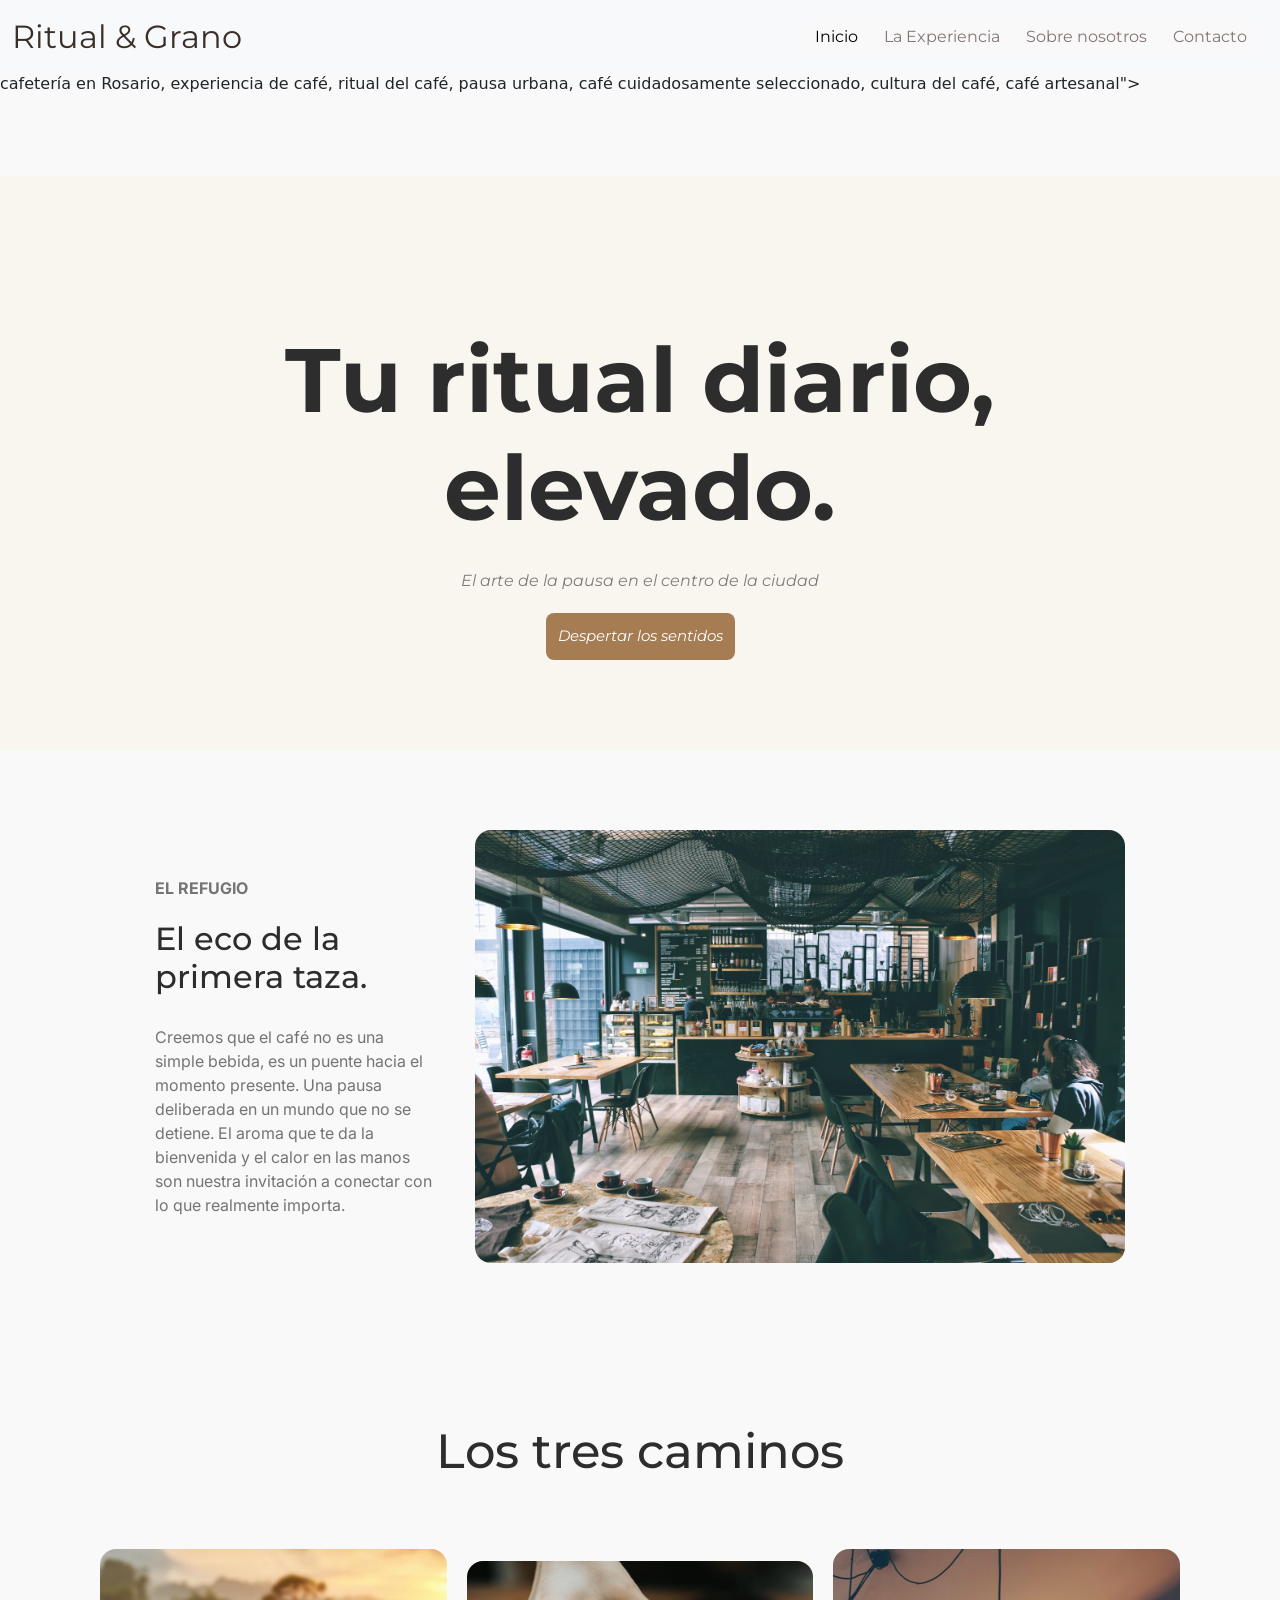
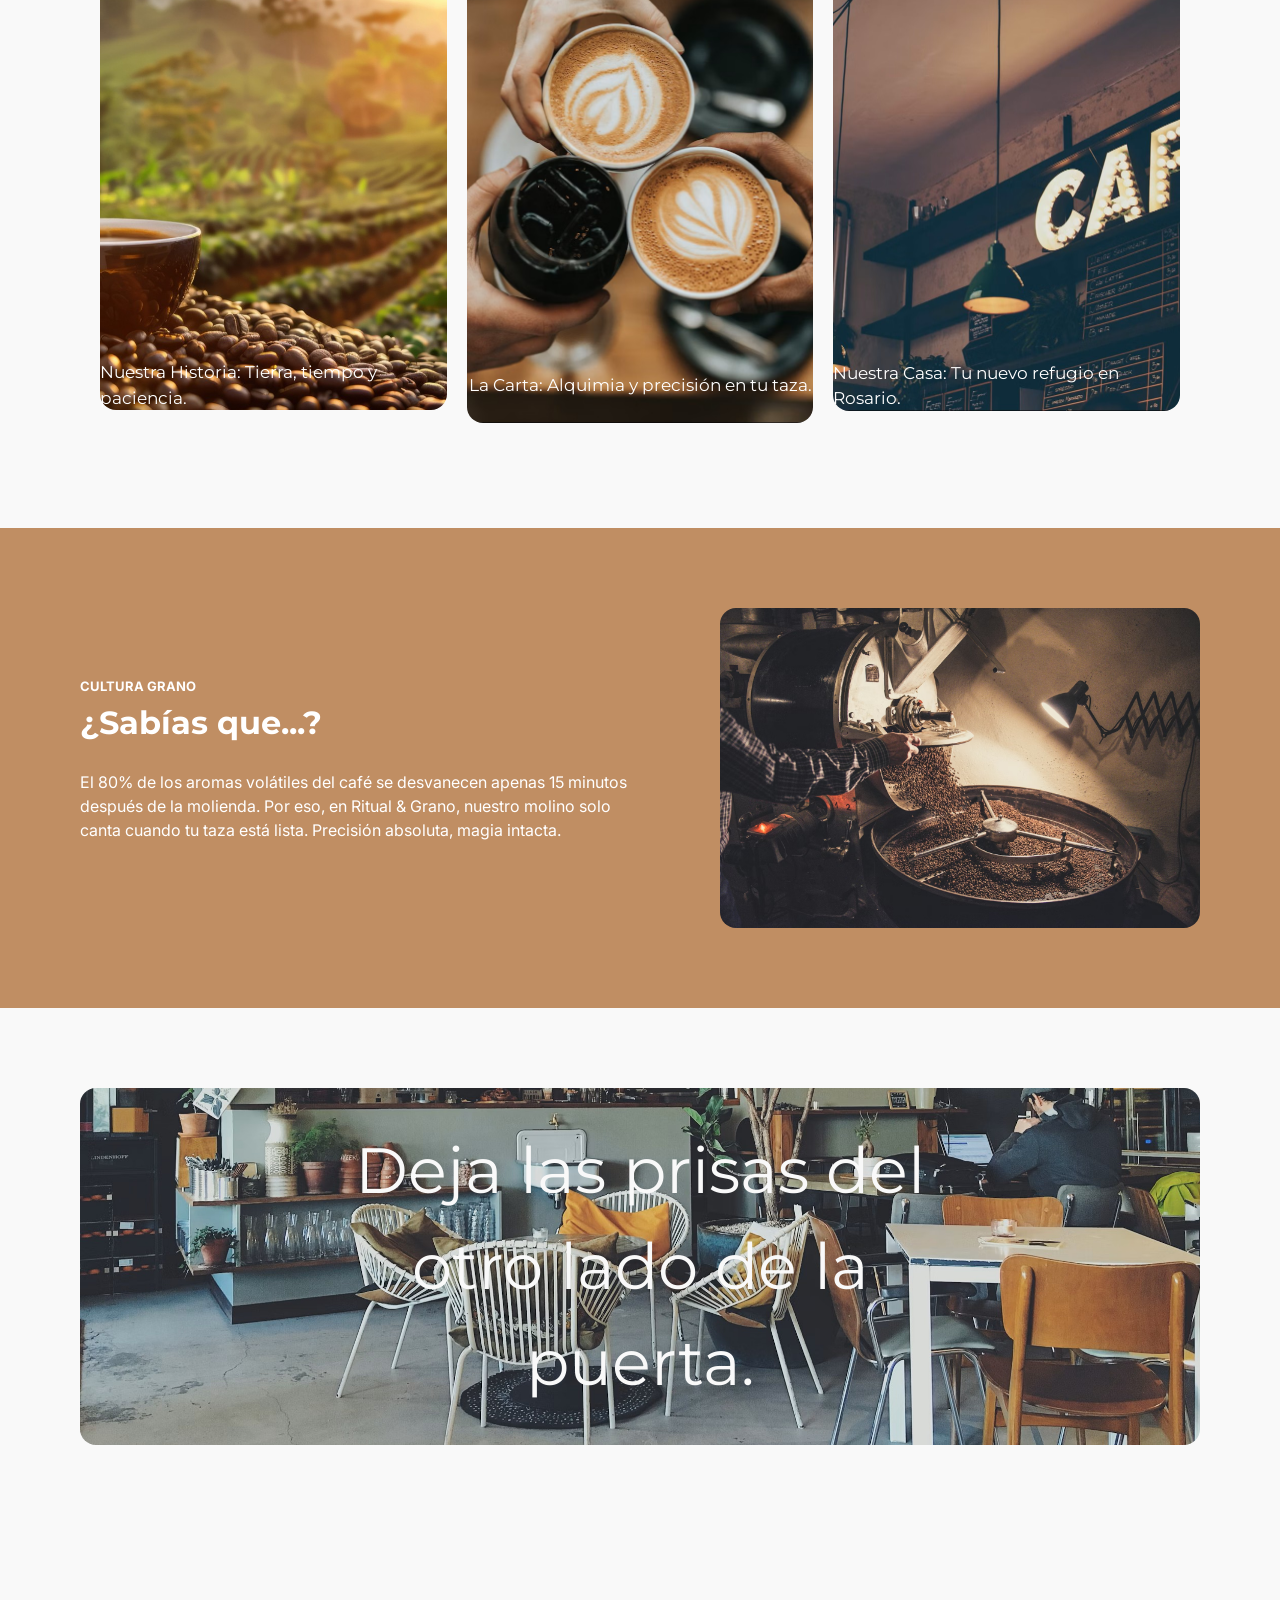
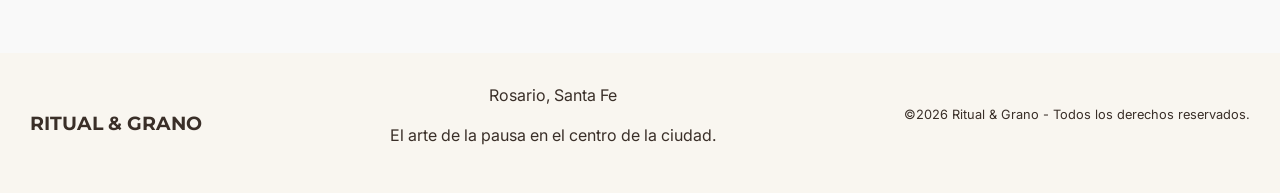
==== commit 44e223a8: "etiquetas meta, descripcion y keywords" ====
--- a/index.html
+++ b/index.html
@@ -1,13 +1,19 @@
 <!DOCTYPE html>
 <html lang="es">
 <head>
+    <!-- Configuracion basica del documento -->
     <meta charset="UTF-8">
     <meta name="viewport" content="width=device-width, initial-scale=1.0">
+    <meta> name="description" content="Ritual & Grano: El arte de la pausa en el centro de la ciudad. Descubre nuestra experiencia única de café de especialidad, donde cada taza es un ritual que despierta tus sentidos. Ubicados en Rosario, te invitamos a conectar con lo esencial a través de nuestro café cuidadosamente seleccionado y preparado. Bienvenido a tu nuevo refugio urbano.">
+    <meta> name="keywords" content="ritual y grano, Café de especialidad, cafetería en Rosario, experiencia de café, ritual del café, pausa urbana, café cuidadosamente seleccionado, cultura del café, café artesanal">
     <title>Ritual & Grano</title>
+
+    <!-- Bootstrap y estilos propios compilados desde SCSS -->
     <link href="https://cdn.jsdelivr.net/npm/bootstrap@5.3.8/dist/css/bootstrap.min.css" rel="stylesheet" integrity="sha384-sRIl4kxILFvY47J16cr9ZwB07vP4J8+LH7qKQnuqkuIAvNWLzeN8tE5YBujZqJLB" crossorigin="anonymous">
     <link rel="stylesheet" href="./styles/styles.css">
 </head>
 <body>
+    <!-- Encabezado y navegacion principal -->
     <header>
     <nav class="navbar navbar-expand-lg bg-body-tertiary">
         <div class="container-fluid">
@@ -42,12 +48,14 @@
 
 
     <main>
+        <!-- Hero principal de la pagina de inicio -->
         <section class="ritual-diario">
             <h2>Tu ritual diario, <br>elevado.</h2>
             <p>El arte de la pausa en el centro de la ciudad</p>
             <button class="boton-exp"><a class="exp-link" href="styles/La-experiencia.html">Despertar los sentidos</a></button>
         </section>
 
+        <!-- Presentacion breve del concepto de la cafeteria -->
         <section class="eco">
             <article class="eco-text">
                 <p class="eco-text-ref">EL REFUGIO</p>
@@ -59,6 +67,7 @@
             </article>
         </section>
 
+        <!-- Accesos visuales a las paginas internas -->
         <section class="tres-caminos">
             <h3>Los tres caminos</h3>
             <div class="tres-caminos-art">
@@ -77,6 +86,7 @@
             </div>
         </section>
 
+        <!-- Bloque informativo sobre el cafe y la molienda -->
         <section class="cultura-grano">
             <article class="cultura-grano-text">
             <p class="p1-culygrano">CULTURA GRANO</p>
@@ -88,6 +98,7 @@
             </article>
         </section>
 
+        <!-- Cierre visual de la pagina de inicio -->
         <section class="deja-las-prisas">
             <img src="imagenes/cafeteria-fondo-2-panoramica.jpg" alt="mesas de cafetería" width="1000" height="auto">
             <p>Deja las prisas del otro lado de la puerta.</p>
@@ -96,6 +107,7 @@
     </main>
 
 
+    <!-- Pie de pagina compartido -->
     <footer>
         <section class="final-de-pagina">
        <h3><a href="index.html" class="titulo-final"><strong>RITUAL & GRANO</strong></a></h3>
@@ -106,6 +118,8 @@
         <p class="derechos-reservados"> ©2026 Ritual & Grano - Todos los derechos reservados.</p>
        </section>
     </footer>
+
+    <!-- Script de Bootstrap para el menu responsive -->
     <script src="https://cdn.jsdelivr.net/npm/bootstrap@5.3.8/dist/js/bootstrap.bundle.min.js" integrity="sha384-FKyoEForCGlyvwx9Hj09JcYn3nv7wiPVlz7YYwJrWVcXK/BmnVDxM+D2scQbITxI" crossorigin="anonymous"></script>
 </body>
 </html>
--- a/styles/styles.css
+++ b/styles/styles.css
@@ -34,7 +34,7 @@
   font-size: 1rem;
 }
 
-.boton-exp {
+.formulario .boton-contacto, .boton-exp {
   font-family: "Montserrat", sans-serif;
   font-style: italic;
   font-size: 15px;
@@ -46,7 +46,7 @@
   margin-bottom: 90px;
 }
 
-.tarjeta-cafe, .comentarios-txt {
+.tags-contacto .direccion, .tags-contacto .horarios, .tags-contacto .contactanos, .tarjeta-cafe, .comentarios-txt, .logo-estrella {
   padding: 20px;
   border-radius: 16px;
   text-align: center;
@@ -75,6 +75,18 @@
   color: #ffffff;
   text-decoration: none;
   text-align: center;
+}
+
+.link-redes, .logo-estrella h5, .logo-contacto {
+  padding: 12px;
+  color: #2d2d2d;
+  background-color: #f1eadb;
+  border-radius: 100%;
+  max-width: 60px;
+  max-height: 60px;
+  display: flex;
+  justify-content: center;
+  align-items: center;
 }
 
 .exp-link {
@@ -124,6 +136,21 @@
   font-size: clamp(0.8rem, 2.5vw, 1.25rem);
 }
 
+.logo-estrella {
+  max-width: 500px;
+  text-align: left;
+  background-color: #ffffff;
+  padding: 40px 20px;
+}
+.logo-estrella h5 {
+  font-family: "Montserrat", sans-serif;
+  font-size: 2rem;
+}
+
+.logo-contacto {
+  margin-bottom: 12px;
+}
+
 .p1-culygrano {
   font-family: "Montserrat", sans-serif;
   font-size: 13px;
@@ -140,6 +167,15 @@
   font-weight: bold;
   border-top: 1px solid #a59f9f;
   padding-top: 10px;
+}
+
+.link-redes {
+  max-width: 30px;
+  max-height: 30px;
+  padding: 10px;
+}
+.link-redes:hover {
+  background-color: rgba(189, 177, 150, 0.9803921569);
 }
 
 .eco-img {
@@ -607,6 +643,253 @@
     align-items: center;
   }
 }
+.introduccion-historia {
+  display: flex;
+  flex-direction: column;
+  justify-content: center;
+  align-items: center;
+  padding: 80px 20px;
+}
+.introduccion-historia p {
+  color: #c08e63;
+  font-family: "Montserrat", sans-serif;
+  margin-bottom: 30px;
+  font-size: clamp(0.5rem, 4vw, 1.2rem);
+}
+.introduccion-historia h3 {
+  color: #2d2d2d;
+  font-family: "Inter", sans-serif;
+  font-size: clamp(1.2rem, 3vw, 5rem);
+  text-align: center;
+  max-width: 60%;
+}
+
+.conceptos-principales {
+  display: flex;
+  flex-direction: row;
+  justify-content: center;
+  align-items: center;
+  gap: 10%;
+  background-color: #f9f6f0;
+  padding: 80px 20px;
+}
+.conceptos-principales .ritual-grano {
+  display: flex;
+  flex-direction: column;
+  justify-content: center;
+  align-items: center;
+  gap: 15px;
+  max-width: 400px;
+  text-align: center;
+}
+.conceptos-principales .ritual-grano img {
+  display: block;
+  width: 100%;
+  height: auto;
+  border-radius: 16px;
+  max-width: 400px;
+}
+.conceptos-principales .ritual-grano h3 {
+  color: #2d2d2d;
+  font-family: "Montserrat", sans-serif;
+  font-size: clamp(1.5rem, 3vw, 2.5rem);
+}
+.conceptos-principales .ritual-grano p {
+  color: #747474;
+  font-family: "Inter", sans-serif;
+  font-size: clamp(0.9rem, 2vw, 1.2rem);
+}
+
+.valores-cafeteria {
+  display: flex;
+  flex-direction: column;
+  justify-content: center;
+  align-items: center;
+  gap: 40px;
+  background-color: #f9f9f9;
+  padding: 80px 20px;
+}
+.valores-cafeteria h2 {
+  color: #2d2d2d;
+  font-family: "Montserrat", sans-serif;
+  font-size: clamp(1.5rem, 3vw, 2.5rem);
+}
+.valores-cafeteria .linea-separadora {
+  display: flex;
+  flex-direction: row;
+  justify-content: center;
+  align-items: center;
+  gap: 30px;
+}
+
+.imagen-cierre {
+  display: flex;
+  flex-direction: column;
+  justify-content: center;
+  align-items: center;
+  width: 100%;
+  padding: 80px 0px;
+  position: relative;
+}
+.imagen-cierre img {
+  display: block;
+  width: 100%;
+  height: auto;
+  border-radius: 16px;
+  max-width: 100%;
+  border-radius: 0px;
+}
+.imagen-cierre p {
+  position: absolute;
+  top: 50%;
+  left: 50%;
+  transform: translate(-50%, -50%);
+  color: #ffffff;
+  font-family: "Montserrat", sans-serif;
+  font-size: clamp(1rem, 3vw, 3rem);
+  text-align: center;
+  max-width: 40%;
+}
+
+@media (max-width: 900px) {
+  .introduccion-historia h3 {
+    max-width: 80%;
+  }
+  .conceptos-principales {
+    flex-direction: column;
+    gap: 40px;
+  }
+  .conceptos-principales .ritual-grano {
+    max-width: 100%;
+  }
+  .valores-cafeteria {
+    padding: 40px 20px;
+    flex-direction: column;
+  }
+  .valores-cafeteria .linea-separadora {
+    flex-direction: column;
+  }
+  .imagen-cierre {
+    padding: 0px;
+  }
+}
+.contacto {
+  display: flex;
+  flex-direction: row;
+  justify-content: center;
+  align-items: center;
+  gap: 50px;
+  padding: 50px;
+}
+.contacto .imagen-contacto {
+  width: auto;
+  height: auto;
+  border-radius: 16px;
+}
+
+.formulario {
+  display: flex;
+  flex-direction: column;
+  justify-content: center;
+  align-items: start;
+  gap: 20px;
+  background-color: #ffffff;
+  padding: 50px;
+  border-radius: 16px;
+  max-width: 100%;
+}
+.formulario h1 {
+  font-family: "Montserrat", sans-serif;
+  font-size: clamp(1.5rem, 5vw, 3rem);
+}
+.formulario p {
+  font-family: "Inter", sans-serif;
+  font-size: clamp(0.5rem, 3vw, 1rem);
+}
+.formulario .input-text {
+  width: 100%;
+}
+.formulario .boton-contacto {
+  width: 100%;
+  margin: 0;
+}
+.formulario .boton-contacto:hover {
+  background-color: #7c5635;
+}
+
+.tags-contacto {
+  display: flex;
+  flex-direction: row;
+  justify-content: center;
+  align-items: center;
+  gap: 20px;
+  padding: 15px 0px;
+}
+.tags-contacto .direccion, .tags-contacto .horarios, .tags-contacto .contactanos {
+  background-color: #ffffff;
+  padding: 20px;
+  text-align: left;
+  height: 150px;
+  width: 100%;
+  flex: 1;
+}
+.tags-contacto .direccion h5, .tags-contacto .horarios h5, .tags-contacto .contactanos h5 {
+  font-family: "Montserrat", sans-serif;
+  font-size: 1.5rem;
+  color: #2d2d2d;
+  margin-bottom: 10px;
+}
+.tags-contacto .direccion h6, .tags-contacto .horarios h6, .tags-contacto .contactanos h6 {
+  font-family: "Montserrat", sans-serif;
+  font-size: 1rem;
+  color: #000000;
+  margin-bottom: 5px;
+}
+.tags-contacto .direccion p, .tags-contacto .direccion a, .tags-contacto .direccion input, .tags-contacto .horarios p, .tags-contacto .horarios a, .tags-contacto .horarios input, .tags-contacto .contactanos p, .tags-contacto .contactanos a, .tags-contacto .contactanos input {
+  font-family: "Inter", sans-serif;
+  font-size: clamp(0.4rem, 3vw, 1rem);
+  color: #747474;
+  text-decoration: none;
+}
+.tags-contacto .links-contacto {
+  display: flex;
+  flex-direction: row;
+  justify-content: left;
+  align-items: center;
+  gap: 10px;
+  margin-top: 10px;
+}
+
+@media (max-width: 900px) {
+  .link-redes {
+    max-width: 25px;
+    max-height: 25px;
+    padding: 8px;
+  }
+  .contacto {
+    flex-direction: column-reverse;
+    padding: 20px;
+  }
+  .formulario {
+    padding: 20px;
+    width: 100%;
+  }
+  .imagen-contacto {
+    max-width: 300px;
+    height: auto;
+  }
+  .horarios, .contactanos, .direccion {
+    height: auto;
+  }
+  .tags-contacto {
+    flex-direction: row;
+    gap: 5px;
+  }
+  .tags-contacto .direccion, .tags-contacto .horarios, .tags-contacto .contactanos {
+    padding: 10px;
+    width: 100%;
+  }
+}
 footer {
   background-color: #f9f6f0;
   padding: 30px;
@@ -644,12 +927,16 @@
     display: flex;
     flex-direction: column;
   }
+  .direccion-final p {
+    font-size: 0.875rem;
+    margin: 0px;
+  }
   .derechos-reservados,
   .derechos.reservados {
     font-size: 0.75rem;
   }
   .titulo-final {
-    font-size: 1.1rem;
+    font-size: 1rem;
   }
 }
 
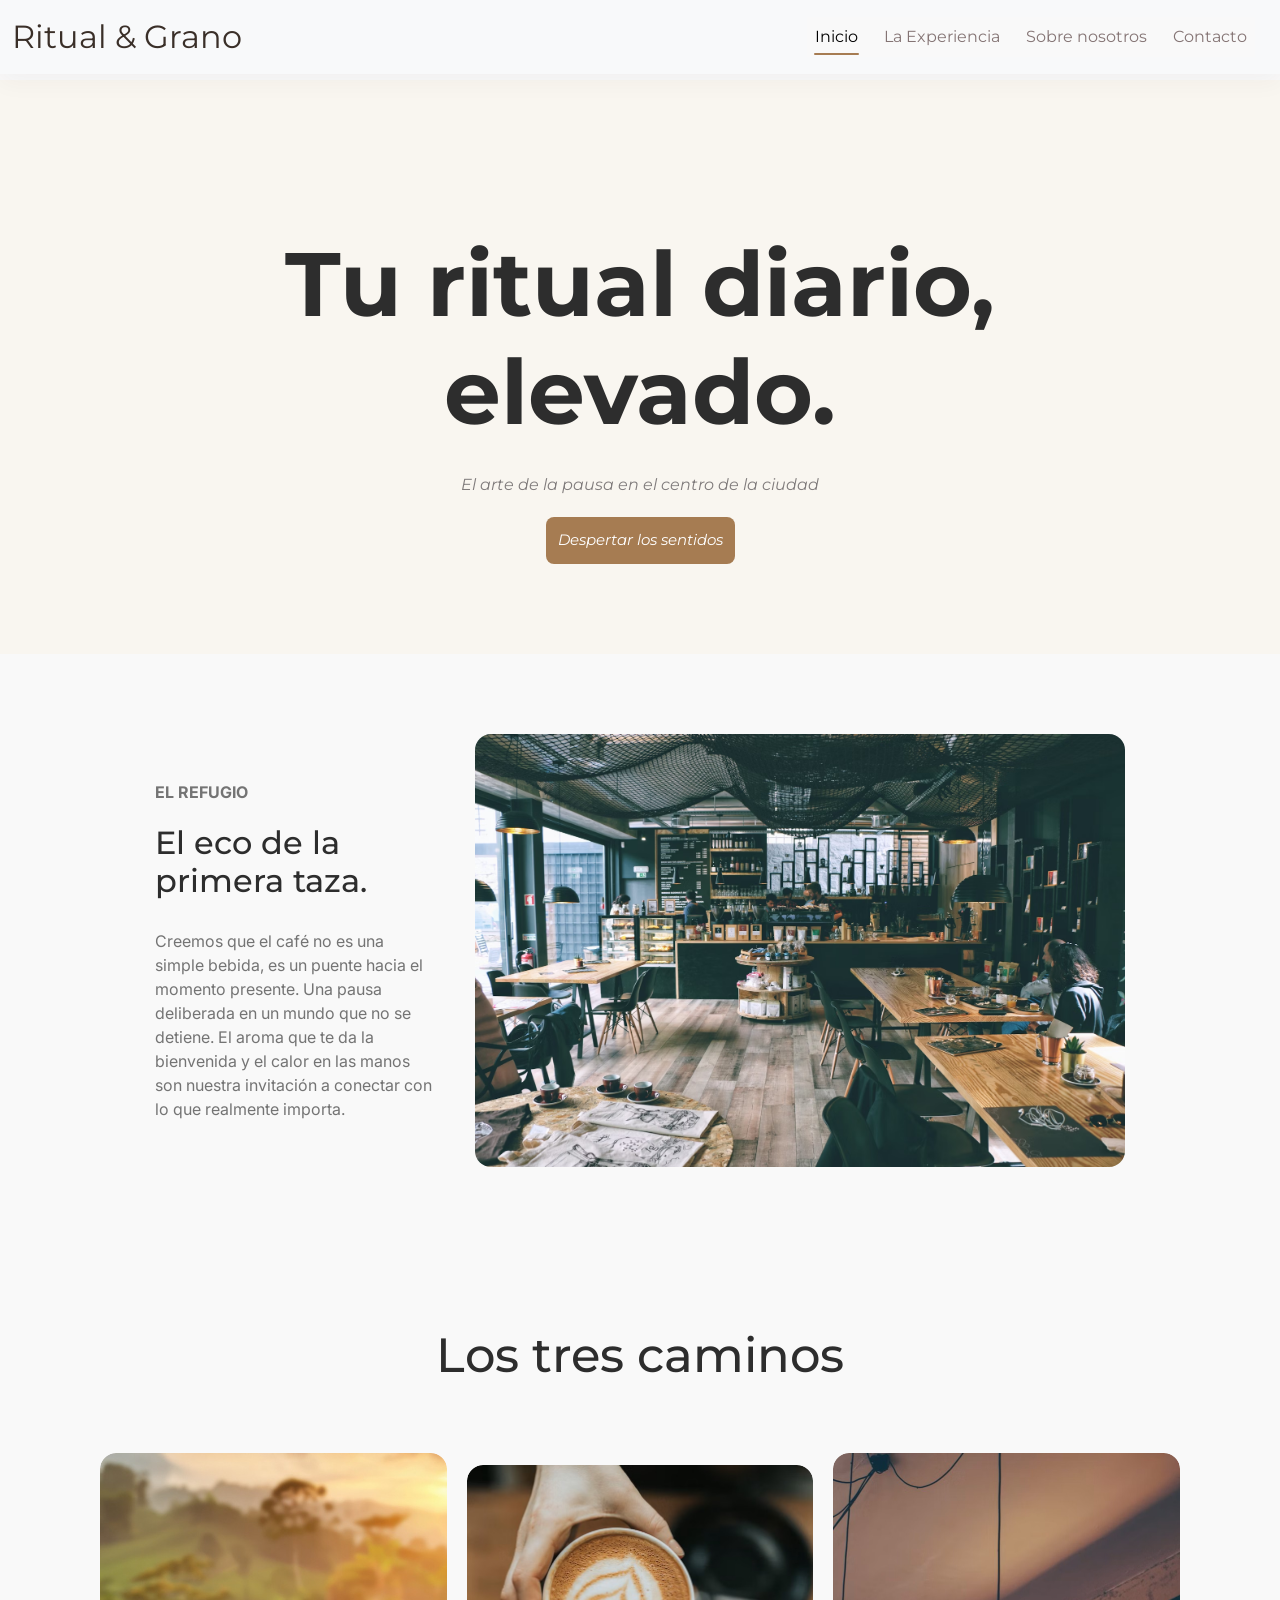
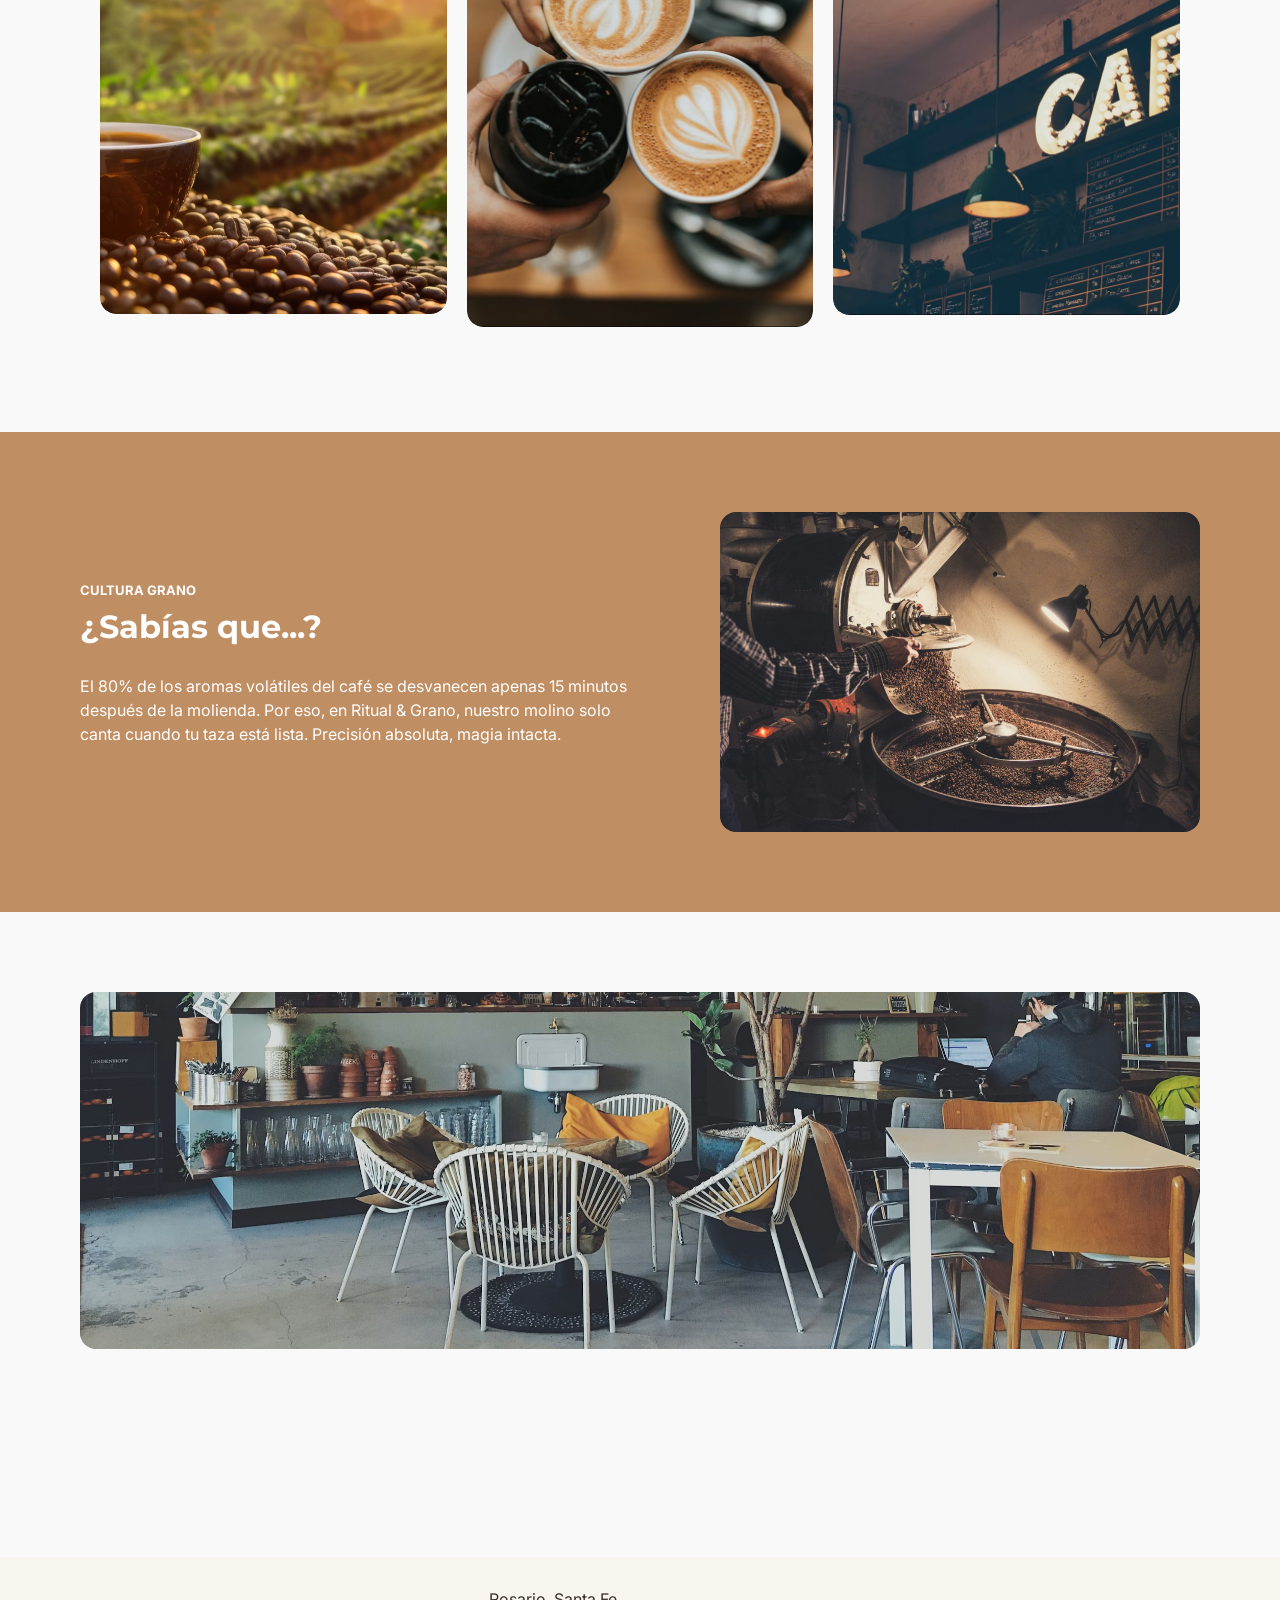
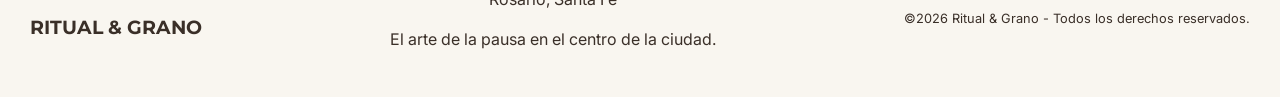
==== commit 03cc0207: "Agrega animaciones sutiles al sitio" ====
--- a/index.html
+++ b/index.html
@@ -4,12 +4,14 @@
     <!-- Configuracion basica del documento -->
     <meta charset="UTF-8">
     <meta name="viewport" content="width=device-width, initial-scale=1.0">
-    <meta> name="description" content="Ritual & Grano: El arte de la pausa en el centro de la ciudad. Descubre nuestra experiencia única de café de especialidad, donde cada taza es un ritual que despierta tus sentidos. Ubicados en Rosario, te invitamos a conectar con lo esencial a través de nuestro café cuidadosamente seleccionado y preparado. Bienvenido a tu nuevo refugio urbano.">
-    <meta> name="keywords" content="ritual y grano, Café de especialidad, cafetería en Rosario, experiencia de café, ritual del café, pausa urbana, café cuidadosamente seleccionado, cultura del café, café artesanal">
+    <meta name="description" content="Ritual & Grano: El arte de la pausa en el centro de la ciudad. Descubre nuestra experiencia única de café de especialidad, donde cada taza es un ritual que despierta tus sentidos. Ubicados en Rosario, te invitamos a conectar con lo esencial a través de nuestro café cuidadosamente seleccionado y preparado. Bienvenido a tu nuevo refugio urbano.">
+    <meta name="keywords" content="ritual y grano, Café de especialidad, cafetería en Rosario, experiencia de café, ritual del café, pausa urbana, café cuidadosamente seleccionado, cultura del café, café artesanal">
     <title>Ritual & Grano</title>
 
     <!-- Bootstrap y estilos propios compilados desde SCSS -->
     <link href="https://cdn.jsdelivr.net/npm/bootstrap@5.3.8/dist/css/bootstrap.min.css" rel="stylesheet" integrity="sha384-sRIl4kxILFvY47J16cr9ZwB07vP4J8+LH7qKQnuqkuIAvNWLzeN8tE5YBujZqJLB" crossorigin="anonymous">
+    <link rel="stylesheet" href="https://cdnjs.cloudflare.com/ajax/libs/animate.css/4.1.1/animate.min.css">
+    <link rel="stylesheet" href="https://cdn.jsdelivr.net/npm/aos@2.3.4/dist/aos.css">
     <link rel="stylesheet" href="./styles/styles.css">
 </head>
 <body>
@@ -50,36 +52,36 @@
     <main>
         <!-- Hero principal de la pagina de inicio -->
         <section class="ritual-diario">
-            <h2>Tu ritual diario, <br>elevado.</h2>
-            <p>El arte de la pausa en el centro de la ciudad</p>
-            <button class="boton-exp"><a class="exp-link" href="styles/La-experiencia.html">Despertar los sentidos</a></button>
+            <h2 class="animate__animated animate__fadeInUp animacion-lenta">Tu ritual diario, <br>elevado.</h2>
+            <p class="animate__animated animate__fadeInUp animacion-delay-150">El arte de la pausa en el centro de la ciudad</p>
+            <button class="boton-exp animate__animated animate__fadeInUp animacion-delay-300"><a class="exp-link" href="styles/La-experiencia.html">Despertar los sentidos</a></button>
         </section>
 
         <!-- Presentacion breve del concepto de la cafeteria -->
         <section class="eco">
-            <article class="eco-text">
+            <article class="eco-text" data-aos="fade-right">
                 <p class="eco-text-ref">EL REFUGIO</p>
                 <h3>El eco de la primera taza.</h3>
                 <P class="eco-text-p">Creemos que el café no es una simple bebida, es un puente hacia el momento presente. Una pausa deliberada en un mundo que no se detiene. El aroma que te da la bienvenida y el calor en las manos son nuestra invitación a conectar con lo que realmente importa.</P>
             </article>
-            <article class="eco-img">
+            <article class="eco-img" data-aos="fade-left" data-aos-delay="120">
                 <img class="eco-img" src="imagenes/Imagen-cafeteria-general.avif" alt="Cafetería General" width="700" height="auto">
             </article>
         </section>
 
         <!-- Accesos visuales a las paginas internas -->
         <section class="tres-caminos">
-            <h3>Los tres caminos</h3>
+            <h3 data-aos="fade-up">Los tres caminos</h3>
             <div class="tres-caminos-art">
-            <article>
+            <article data-aos="zoom-in">
                 <a href="styles/Sobre-nosotros.html"><img class="tres-caminos-img" src="imagenes/Campo-de-cafe.jpg" alt="Campo de café de especialidad" width="400" height="533"></a>
                 <p class="tres-caminos-tar">Nuestra Historia: Tierra, tiempo y paciencia.</p>
             </article>
-            <article>
+            <article data-aos="zoom-in" data-aos-delay="120">
                 <a href="styles/La-experiencia.html"><img class="tres-caminos-img"  src="imagenes/tres-tazas.jpg" alt="Tres tazas de café" width="400" height="auto"></a>
                 <p class="tres-caminos-tar">La Carta: Alquimia y precisión en tu taza.</p>
             </article>
-            <article>
+            <article data-aos="zoom-in" data-aos-delay="240">
                 <a href="styles/Contacto.html"><img class="tres-caminos-img" src="imagenes/casa-cafe.jpg" alt="Casa de café" width="400" height="auto"></a>
                 <p class="tres-caminos-tar">Nuestra Casa: Tu nuevo refugio en Rosario.</p>
             </article>
@@ -88,20 +90,20 @@
 
         <!-- Bloque informativo sobre el cafe y la molienda -->
         <section class="cultura-grano">
-            <article class="cultura-grano-text">
+            <article class="cultura-grano-text" data-aos="fade-right">
             <p class="p1-culygrano">CULTURA GRANO</p>
             <h3><strong>¿Sabías que...?</strong></h3>
             <p>El 80% de los aromas volátiles del café se desvanecen apenas 15 minutos después de la molienda. Por eso, en Ritual & Grano, nuestro molino solo canta cuando tu taza está lista. Precisión absoluta, magia intacta.</p>
             </article>
-            <article class="cultura-grano-img">
+            <article class="cultura-grano-img" data-aos="fade-left" data-aos-delay="120">
                 <img class="img-cultura-grano" src="imagenes/cafe-molienda.jpg" alt="Café moliendo" width="600" height="auto">
             </article>
         </section>
 
         <!-- Cierre visual de la pagina de inicio -->
-        <section class="deja-las-prisas">
+        <section class="deja-las-prisas" data-aos="zoom-in">
             <img src="imagenes/cafeteria-fondo-2-panoramica.jpg" alt="mesas de cafetería" width="1000" height="auto">
-            <p>Deja las prisas del otro lado de la puerta.</p>
+            <p><span data-aos="fade-up" data-aos-delay="150">Deja las prisas del otro lado de la puerta.</span></p>
         </section>
 
     </main>
@@ -120,6 +122,17 @@
     </footer>
 
     <!-- Script de Bootstrap para el menu responsive -->
+    <script src="https://cdn.jsdelivr.net/npm/aos@2.3.4/dist/aos.js"></script>
+    <script>
+        if (window.AOS) {
+            AOS.init({
+                duration: 750,
+                easing: "ease-out-cubic",
+                once: true,
+                offset: 90
+            });
+        }
+    </script>
     <script src="https://cdn.jsdelivr.net/npm/bootstrap@5.3.8/dist/js/bootstrap.bundle.min.js" integrity="sha384-FKyoEForCGlyvwx9Hj09JcYn3nv7wiPVlz7YYwJrWVcXK/BmnVDxM+D2scQbITxI" crossorigin="anonymous"></script>
 </body>
 </html>
--- a/styles/styles.css
+++ b/styles/styles.css
@@ -77,7 +77,7 @@
   text-align: center;
 }
 
-.link-redes, .logo-estrella h5, .logo-contacto {
+.logo-contacto, .link-redes, .logo-estrella h5 {
   padding: 12px;
   color: #2d2d2d;
   background-color: #f1eadb;
@@ -147,10 +147,6 @@
   font-size: 2rem;
 }
 
-.logo-contacto {
-  margin-bottom: 12px;
-}
-
 .p1-culygrano {
   font-family: "Montserrat", sans-serif;
   font-size: 13px;
@@ -230,6 +226,251 @@
   margin-bottom: 32px;
 }
 
+.logo-contacto {
+  margin-bottom: 12px;
+}
+
+html,
+body {
+  overflow-x: hidden;
+}
+
+.animacion-lenta {
+  animation-duration: 850ms;
+}
+
+.animacion-delay-100 {
+  animation-delay: 100ms;
+}
+
+.animacion-delay-150 {
+  animation-delay: 150ms;
+}
+
+.animacion-delay-250 {
+  animation-delay: 250ms;
+}
+
+.animacion-delay-300 {
+  animation-delay: 300ms;
+}
+
+.deja-las-prisas p span,
+.imagen-cierre p span {
+  display: inline-block;
+}
+
+header {
+  z-index: 1000;
+}
+
+header .navbar {
+  box-shadow: 0 8px 24px rgba(58, 47, 40, 0.045);
+  transition: box-shadow 320ms cubic-bezier(0.22, 1, 0.36, 1), background-color 320ms cubic-bezier(0.22, 1, 0.36, 1);
+}
+
+.titulo {
+  display: inline-block;
+  transition: color 220ms cubic-bezier(0.22, 1, 0.36, 1), transform 220ms cubic-bezier(0.22, 1, 0.36, 1);
+}
+.titulo:hover, .titulo:focus-visible {
+  color: #a67c52;
+  transform: translateY(-1px);
+}
+
+.nav-link {
+  position: relative;
+  transition: color 220ms cubic-bezier(0.22, 1, 0.36, 1);
+}
+.nav-link::after {
+  content: "";
+  position: absolute;
+  left: 0.45rem;
+  right: 0.45rem;
+  bottom: 0.15rem;
+  height: 2px;
+  background-color: #a67c52;
+  border-radius: 999px;
+  transform: scaleX(0);
+  transform-origin: center;
+  transition: transform 320ms cubic-bezier(0.22, 1, 0.36, 1);
+}
+.nav-link:hover, .nav-link:focus-visible, .nav-link.active {
+  color: #2d2d2d;
+}
+.nav-link:hover::after, .nav-link:focus-visible::after, .nav-link.active::after {
+  transform: scaleX(1);
+}
+
+.boton-exp,
+.boton-contacto {
+  border: 0;
+  cursor: pointer;
+  transition: background-color 320ms cubic-bezier(0.22, 1, 0.36, 1), box-shadow 320ms cubic-bezier(0.22, 1, 0.36, 1), transform 320ms cubic-bezier(0.22, 1, 0.36, 1);
+}
+.boton-exp:hover, .boton-exp:focus-visible,
+.boton-contacto:hover,
+.boton-contacto:focus-visible {
+  background-color: #8f653f;
+  box-shadow: 0 14px 28px rgba(90, 58, 33, 0.2);
+  transform: translateY(-2px);
+}
+.boton-exp:active,
+.boton-contacto:active {
+  box-shadow: 0 8px 18px rgba(90, 58, 33, 0.16);
+  transform: translateY(-1px);
+}
+
+.tres-caminos-art article {
+  border-radius: 16px;
+  transition: transform 320ms cubic-bezier(0.22, 1, 0.36, 1);
+}
+.tres-caminos-art article a {
+  display: block;
+  position: relative;
+  overflow: hidden;
+  border-radius: 16px;
+}
+.tres-caminos-art article a::after {
+  content: "";
+  position: absolute;
+  inset: 0;
+  background: linear-gradient(180deg, rgba(45, 45, 45, 0.02), rgba(45, 45, 45, 0.28));
+  opacity: 0;
+  transition: opacity 320ms cubic-bezier(0.22, 1, 0.36, 1);
+}
+
+.tres-caminos-img,
+.tarjeta-cafe-img,
+.eco-img img,
+.img-cultura-grano,
+.atmo-img-general,
+.atmo-img-molienda,
+.imagen-contacto {
+  transition: filter 320ms cubic-bezier(0.22, 1, 0.36, 1), transform 750ms cubic-bezier(0.22, 1, 0.36, 1);
+}
+
+.tres-caminos-tar {
+  transition: text-shadow 320ms cubic-bezier(0.22, 1, 0.36, 1), transform 320ms cubic-bezier(0.22, 1, 0.36, 1);
+}
+
+.tarjeta-cafe,
+.comentarios-txt,
+.logo-estrella,
+.tags-contacto .direccion,
+.tags-contacto .horarios,
+.tags-contacto .contactanos,
+.formulario {
+  transition: box-shadow 320ms cubic-bezier(0.22, 1, 0.36, 1), transform 320ms cubic-bezier(0.22, 1, 0.36, 1), background-color 320ms cubic-bezier(0.22, 1, 0.36, 1);
+}
+
+.tarjeta-cafe {
+  overflow: hidden;
+}
+
+.cafe-refugio {
+  overflow: hidden;
+}
+
+.cafe-refugio-img {
+  animation: imagen-hero-entrada 1200ms cubic-bezier(0.22, 1, 0.36, 1) both;
+  transform-origin: center;
+}
+
+.form-control {
+  transition: border-color 220ms cubic-bezier(0.22, 1, 0.36, 1), box-shadow 220ms cubic-bezier(0.22, 1, 0.36, 1), background-color 220ms cubic-bezier(0.22, 1, 0.36, 1);
+}
+.form-control:focus {
+  border-color: #a67c52;
+  box-shadow: 0 0 0 0.18rem rgba(166, 124, 82, 0.18);
+}
+
+.link-redes {
+  transition: background-color 220ms cubic-bezier(0.22, 1, 0.36, 1), transform 220ms cubic-bezier(0.22, 1, 0.36, 1);
+}
+.link-redes:hover, .link-redes:focus-visible {
+  background-color: rgba(189, 177, 150, 0.9803921569);
+  transform: scale(1.06);
+}
+
+@media (hover: hover) {
+  .tres-caminos-art article:hover {
+    transform: translateY(-3px);
+  }
+  .tres-caminos-art article:hover a::after {
+    opacity: 1;
+  }
+  .tres-caminos-art article:hover .tres-caminos-img {
+    filter: saturate(1.04) contrast(1.02);
+    transform: scale(1.035);
+  }
+  .tres-caminos-art article:hover .tres-caminos-tar {
+    text-shadow: 0 8px 18px rgba(0, 0, 0, 0.35);
+    transform: translateY(-4px);
+  }
+  .tarjeta-cafe:hover,
+  .comentarios-txt:hover,
+  .logo-estrella:hover,
+  .tags-contacto .direccion:hover,
+  .tags-contacto .horarios:hover,
+  .tags-contacto .contactanos:hover {
+    box-shadow: 0 18px 38px rgba(58, 47, 40, 0.1);
+    transform: translateY(-3px);
+  }
+  .tarjeta-cafe:hover .tarjeta-cafe-img {
+    filter: saturate(1.04) contrast(1.02);
+    transform: scale(1.025);
+  }
+  .eco-img:hover img,
+  .img-cultura-grano:hover,
+  .atmo-img-general:hover,
+  .atmo-img-molienda:hover,
+  .imagen-contacto:hover {
+    filter: saturate(1.03);
+    transform: scale(1.012);
+  }
+  .logo-estrella:hover h5 {
+    transform: rotate(8deg) scale(1.04);
+  }
+}
+.logo-estrella h5,
+.logo-contacto {
+  transition: transform 320ms cubic-bezier(0.22, 1, 0.36, 1), background-color 320ms cubic-bezier(0.22, 1, 0.36, 1);
+}
+
+@keyframes imagen-hero-entrada {
+  from {
+    transform: scale(1.025);
+  }
+  to {
+    transform: scale(1);
+  }
+}
+@media (max-width: 900px) {
+  .animacion-delay-100,
+  .animacion-delay-150,
+  .animacion-delay-250,
+  .animacion-delay-300 {
+    animation-delay: 80ms;
+  }
+  [data-aos][data-aos-delay] {
+    transition-delay: 0ms !important;
+  }
+}
+@media (prefers-reduced-motion: reduce) {
+  *,
+  *::before,
+  *::after {
+    animation-duration: 0.01ms !important;
+    animation-iteration-count: 1 !important;
+    scroll-behavior: auto !important;
+    transition-duration: 0.01ms !important;
+  }
+  [data-aos] {
+    opacity: 1 !important;
+    transform: none !important;
+  }
+}
 .titulo {
   font-family: "Montserrat", sans-serif;
   font-size: clamp(1.5rem, 3vw, 2rem);
@@ -268,6 +509,70 @@
 .nav-link {
   font-family: "Montserrat", sans-serif;
   color: #847474;
+}
+
+.navbar-toggler {
+  display: flex;
+  flex-direction: row;
+  justify-content: center;
+  align-items: center;
+  width: 44px;
+  height: 44px;
+  padding: 0;
+  border: 1px solid rgba(58, 47, 40, 0.14);
+  border-radius: 8px;
+  background-color: #f9f6f0;
+  box-shadow: 0 8px 20px rgba(58, 47, 40, 0.08);
+  transition: background-color 250ms ease, border-color 250ms ease, box-shadow 250ms ease, transform 250ms ease;
+}
+.navbar-toggler:hover {
+  transform: translateY(-1px);
+}
+.navbar-toggler:focus {
+  box-shadow: 0 0 0 0.18rem rgba(166, 124, 82, 0.18);
+}
+.navbar-toggler[aria-expanded=true] {
+  background-color: #a67c52;
+  border-color: #a67c52;
+}
+.navbar-toggler[aria-expanded=true] .navbar-toggler-icon {
+  background-color: transparent;
+}
+.navbar-toggler[aria-expanded=true] .navbar-toggler-icon::before, .navbar-toggler[aria-expanded=true] .navbar-toggler-icon::after {
+  background-color: #ffffff;
+}
+.navbar-toggler[aria-expanded=true] .navbar-toggler-icon::before {
+  transform: translateY(7px) rotate(45deg);
+}
+.navbar-toggler[aria-expanded=true] .navbar-toggler-icon::after {
+  transform: translateY(-7px) rotate(-45deg);
+}
+
+.navbar-toggler-icon {
+  position: relative;
+  display: block;
+  width: 22px;
+  height: 2px;
+  background-color: #3A2F28;
+  background-image: none;
+  border-radius: 999px;
+  transition: background-color 250ms ease;
+}
+.navbar-toggler-icon::before, .navbar-toggler-icon::after {
+  content: "";
+  position: absolute;
+  left: 0;
+  width: 22px;
+  height: 2px;
+  background-color: #3A2F28;
+  border-radius: 999px;
+  transition: background-color 250ms ease, transform 250ms ease;
+}
+.navbar-toggler-icon::before {
+  top: -7px;
+}
+.navbar-toggler-icon::after {
+  top: 7px;
 }
 
 header {
@@ -278,6 +583,51 @@
   width: 100%;
 }
 
+@media (max-width: 900px) {
+  .container-fluid {
+    justify-content: space-between;
+    padding: 10px 16px;
+    position: relative;
+  }
+  .navbar-collapse {
+    position: absolute;
+    top: calc(100% + 8px);
+    left: 16px;
+    right: 16px;
+    z-index: 1001;
+    padding: 12px;
+    background-color: #f9f6f0;
+    border: 1px solid rgba(58, 47, 40, 0.1);
+    border-radius: 16px;
+    box-shadow: 0 18px 38px rgba(58, 47, 40, 0.13);
+  }
+  .navbar-nav {
+    position: static;
+    align-items: stretch;
+    gap: 6px;
+    width: 100%;
+    background-color: transparent;
+  }
+  .nav-item {
+    width: 100%;
+  }
+  .nav-link {
+    padding: 11px 12px;
+    border-radius: 8px;
+    color: #3A2F28;
+    text-align: left;
+  }
+  .nav-link:hover, .nav-link:focus-visible, .nav-link.active {
+    background-color: rgba(166, 124, 82, 0.12);
+  }
+  .nav-link::after {
+    left: 12px;
+    right: auto;
+    bottom: 6px;
+    width: 30px;
+    transform-origin: left;
+  }
+}
 .ritual-diario {
   display: flex;
   flex-direction: column;
@@ -833,12 +1183,6 @@
   width: 100%;
   flex: 1;
 }
-.tags-contacto .direccion h5, .tags-contacto .horarios h5, .tags-contacto .contactanos h5 {
-  font-family: "Montserrat", sans-serif;
-  font-size: 1.5rem;
-  color: #2d2d2d;
-  margin-bottom: 10px;
-}
 .tags-contacto .direccion h6, .tags-contacto .horarios h6, .tags-contacto .contactanos h6 {
   font-family: "Montserrat", sans-serif;
   font-size: 1rem;
@@ -854,7 +1198,7 @@
 .tags-contacto .links-contacto {
   display: flex;
   flex-direction: row;
-  justify-content: left;
+  justify-content: flex-start;
   align-items: center;
   gap: 10px;
   margin-top: 10px;
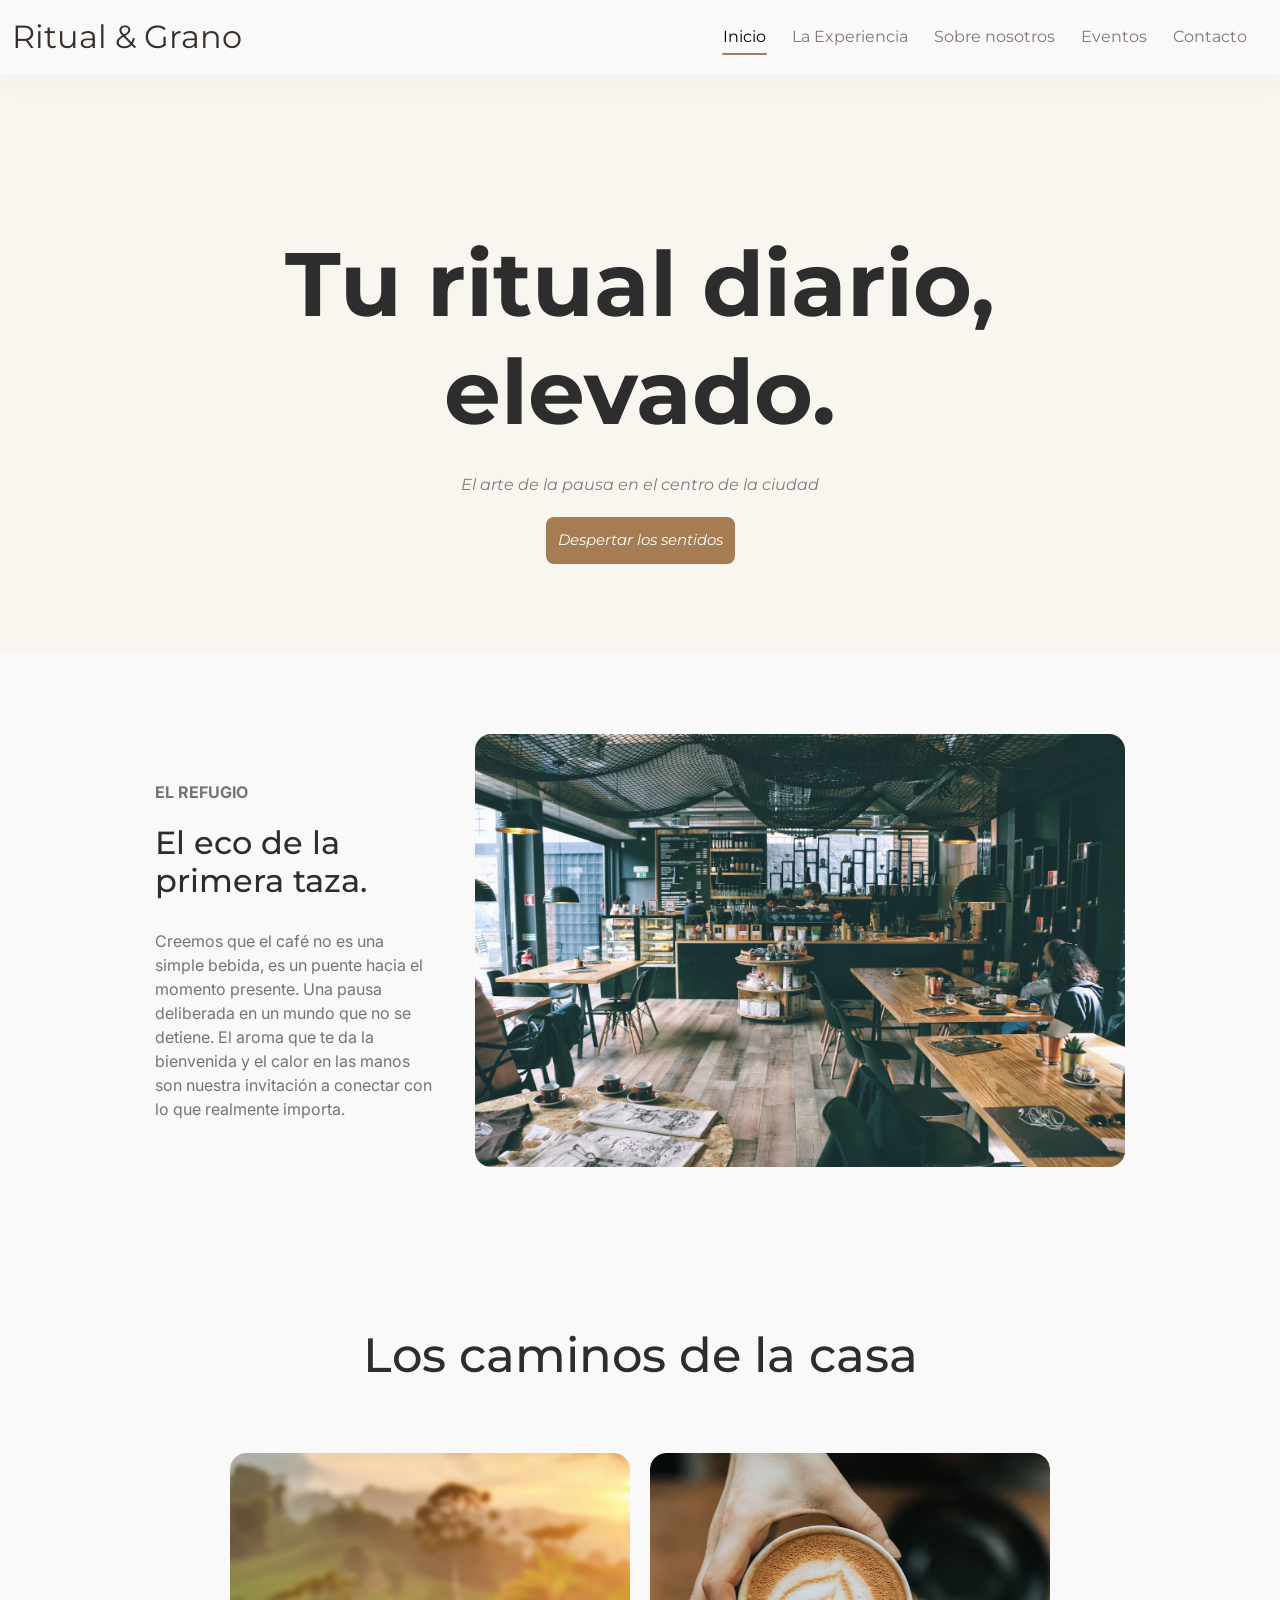
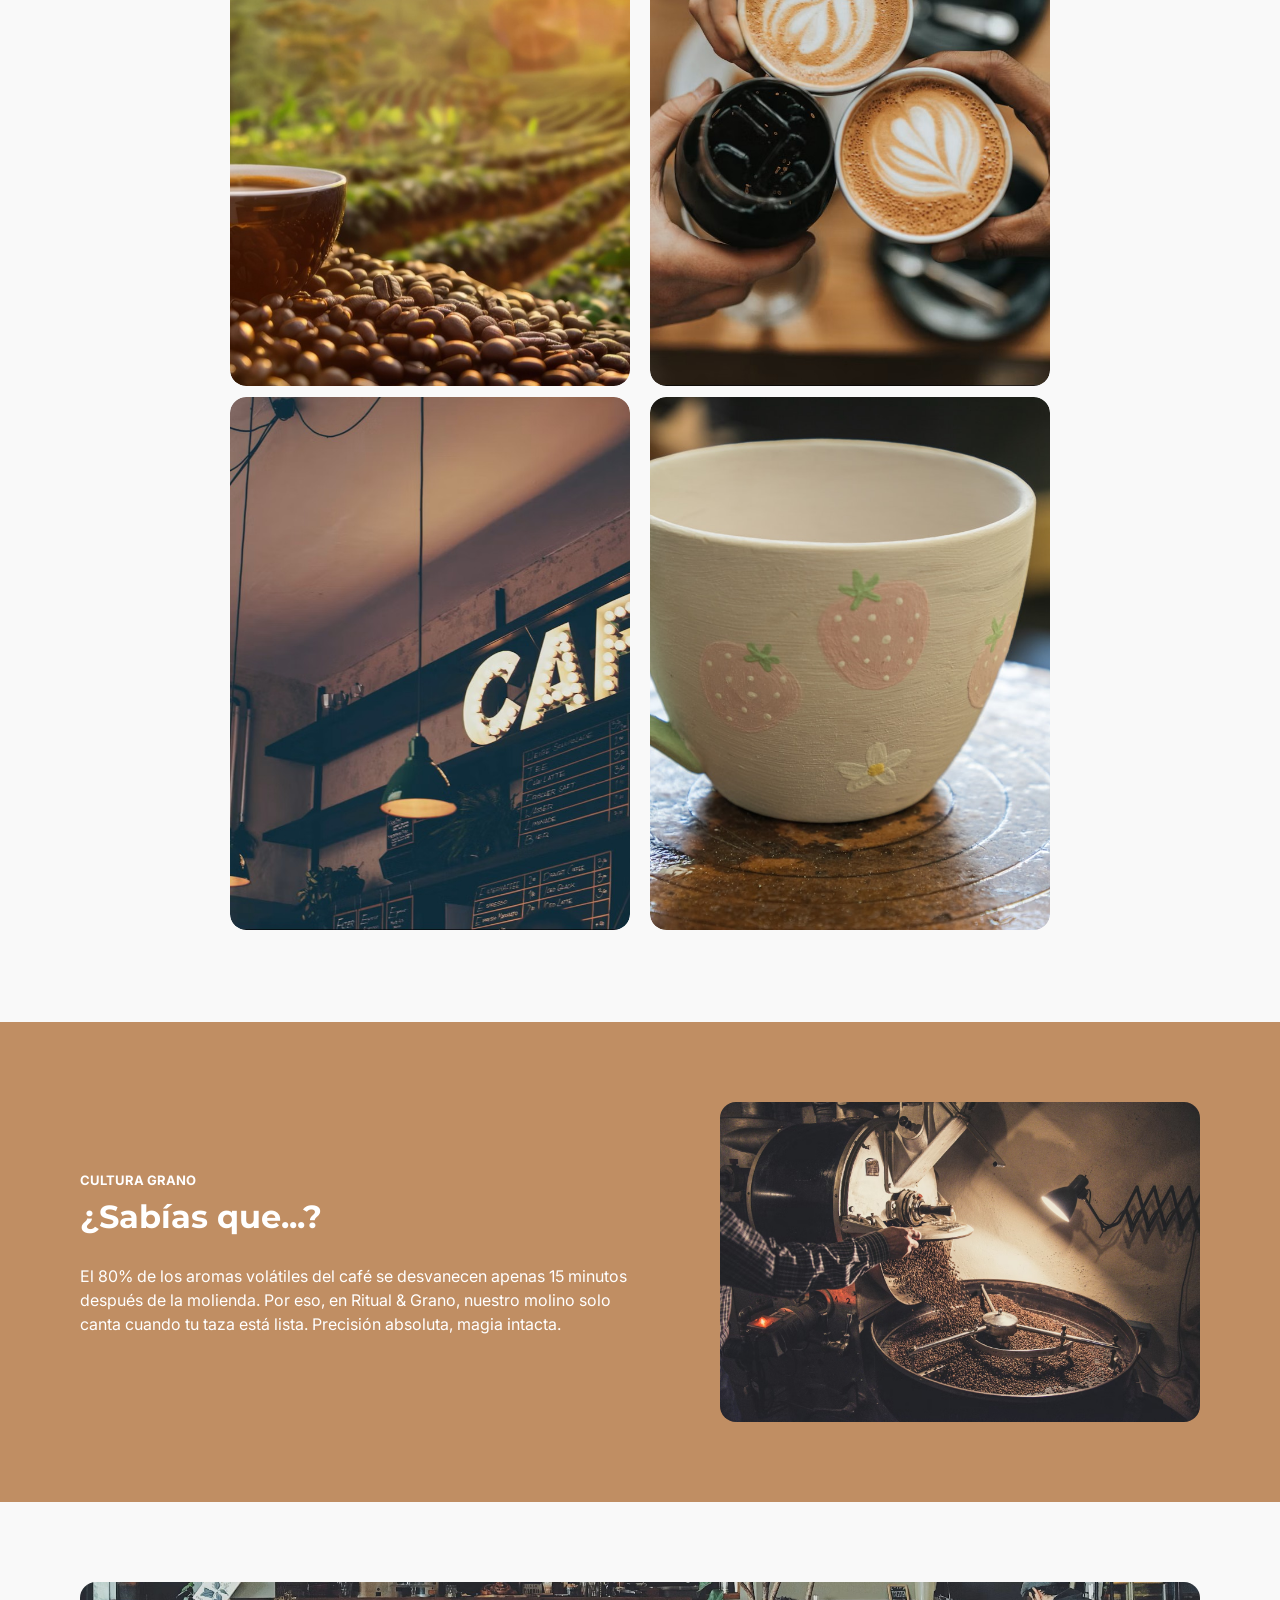
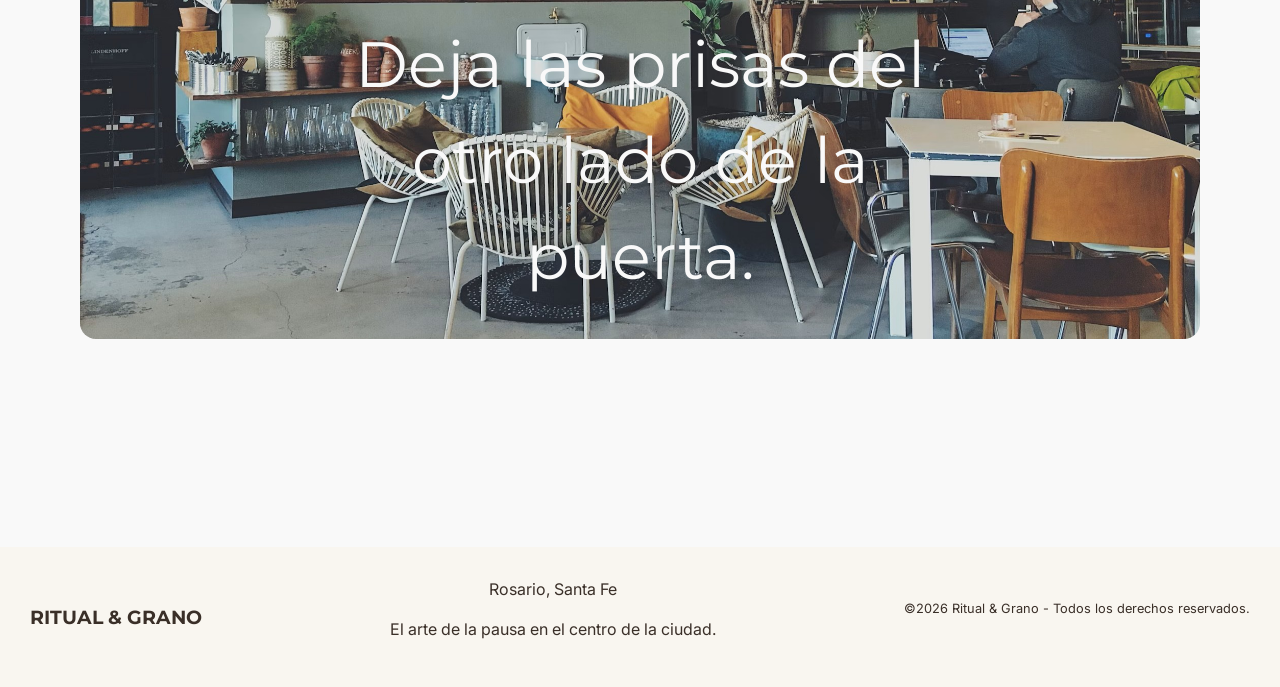
==== commit 0848b800: "Nueva seccion de Eventos" ====
--- a/index.html
+++ b/index.html
@@ -33,6 +33,9 @@
                 </li>
                 <li class="nav-item">
                     <a class="nav-link" href="styles/Sobre-nosotros.html">Sobre nosotros</a>
+                </li>
+                <li class="nav-item">
+                    <a class="nav-link" href="styles/Eventos.html">Eventos</a>
                 </li>
                 <li class="nav-item">
                         <a class="nav-link" href="styles/Contacto.html">Contacto</a>
@@ -71,7 +74,7 @@
 
         <!-- Accesos visuales a las paginas internas -->
         <section class="tres-caminos">
-            <h3 data-aos="fade-up">Los tres caminos</h3>
+            <h3 data-aos="fade-up">Los caminos de la casa</h3>
             <div class="tres-caminos-art">
             <article data-aos="zoom-in">
                 <a href="styles/Sobre-nosotros.html"><img class="tres-caminos-img" src="imagenes/Campo-de-cafe.jpg" alt="Campo de café de especialidad" width="400" height="533"></a>
@@ -84,6 +87,10 @@
             <article data-aos="zoom-in" data-aos-delay="240">
                 <a href="styles/Contacto.html"><img class="tres-caminos-img" src="imagenes/casa-cafe.jpg" alt="Casa de café" width="400" height="auto"></a>
                 <p class="tres-caminos-tar">Nuestra Casa: Tu nuevo refugio en Rosario.</p>
+            </article>
+            <article data-aos="zoom-in" data-aos-delay="300">
+                <a href="styles/Eventos.html"><img class="tres-caminos-img" src="imagenes/merienda-ceramica.jpg" alt="Taza de cerámica pintada" width="400" height="auto"></a>
+                <p class="tres-caminos-tar">Nuestros Eventos: Música, juegos y meriendas.</p>
             </article>
             </div>
         </section>
--- a/styles/styles.css
+++ b/styles/styles.css
@@ -34,7 +34,7 @@
   font-size: 1rem;
 }
 
-.formulario .boton-contacto, .boton-exp {
+.eventos-cierre .boton-eventos, .formulario .boton-contacto, .boton-exp {
   font-family: "Montserrat", sans-serif;
   font-style: italic;
   font-size: 15px;
@@ -46,13 +46,13 @@
   margin-bottom: 90px;
 }
 
-.tags-contacto .direccion, .tags-contacto .horarios, .tags-contacto .contactanos, .tarjeta-cafe, .comentarios-txt, .logo-estrella {
+.evento-card, .tags-contacto .direccion, .tags-contacto .horarios, .tags-contacto .contactanos, .tarjeta-cafe, .comentarios-txt, .logo-estrella {
   padding: 20px;
   border-radius: 16px;
   text-align: center;
 }
 
-.eco-text-ref, .p1-culygrano {
+.agenda-eventos-ref, .eco-text-ref, .p1-culygrano {
   font-family: "Inter", sans-serif;
   font-size: 1rem;
   color: #747474;
@@ -70,7 +70,7 @@
   color: #3A2F28;
 }
 
-.cafe-refugio-txt, .deja-las-prisas p {
+.eventos-refugio-txt, .cafe-refugio-txt, .deja-las-prisas p {
   font-family: "Montserrat", sans-serif;
   color: #ffffff;
   text-decoration: none;
@@ -189,6 +189,8 @@
   height: auto;
   border-radius: 16px;
   max-width: 400px;
+  height: 533px;
+  object-fit: cover;
 }
 
 .img-cultura-grano {
@@ -303,20 +305,24 @@
 }
 
 .boton-exp,
-.boton-contacto {
+.boton-contacto,
+.boton-eventos {
   border: 0;
   cursor: pointer;
   transition: background-color 320ms cubic-bezier(0.22, 1, 0.36, 1), box-shadow 320ms cubic-bezier(0.22, 1, 0.36, 1), transform 320ms cubic-bezier(0.22, 1, 0.36, 1);
 }
 .boton-exp:hover, .boton-exp:focus-visible,
 .boton-contacto:hover,
-.boton-contacto:focus-visible {
+.boton-contacto:focus-visible,
+.boton-eventos:hover,
+.boton-eventos:focus-visible {
   background-color: #8f653f;
   box-shadow: 0 14px 28px rgba(90, 58, 33, 0.2);
   transform: translateY(-2px);
 }
 .boton-exp:active,
-.boton-contacto:active {
+.boton-contacto:active,
+.boton-eventos:active {
   box-shadow: 0 8px 18px rgba(90, 58, 33, 0.16);
   transform: translateY(-1px);
 }
@@ -346,7 +352,8 @@
 .img-cultura-grano,
 .atmo-img-general,
 .atmo-img-molienda,
-.imagen-contacto {
+.imagen-contacto,
+.evento-img {
   transition: filter 320ms cubic-bezier(0.22, 1, 0.36, 1), transform 750ms cubic-bezier(0.22, 1, 0.36, 1);
 }
 
@@ -360,7 +367,8 @@
 .tags-contacto .direccion,
 .tags-contacto .horarios,
 .tags-contacto .contactanos,
-.formulario {
+.formulario,
+.evento-card {
   transition: box-shadow 320ms cubic-bezier(0.22, 1, 0.36, 1), transform 320ms cubic-bezier(0.22, 1, 0.36, 1), background-color 320ms cubic-bezier(0.22, 1, 0.36, 1);
 }
 
@@ -372,7 +380,12 @@
   overflow: hidden;
 }
 
-.cafe-refugio-img {
+.eventos-refugio {
+  overflow: hidden;
+}
+
+.cafe-refugio-img,
+.eventos-refugio-img {
   animation: imagen-hero-entrada 1200ms cubic-bezier(0.22, 1, 0.36, 1) both;
   transform-origin: center;
 }
@@ -413,11 +426,13 @@
   .logo-estrella:hover,
   .tags-contacto .direccion:hover,
   .tags-contacto .horarios:hover,
-  .tags-contacto .contactanos:hover {
+  .tags-contacto .contactanos:hover,
+  .evento-card:hover {
     box-shadow: 0 18px 38px rgba(58, 47, 40, 0.1);
     transform: translateY(-3px);
   }
-  .tarjeta-cafe:hover .tarjeta-cafe-img {
+  .tarjeta-cafe:hover .tarjeta-cafe-img,
+  .evento-card:hover .evento-img {
     filter: saturate(1.04) contrast(1.02);
     transform: scale(1.025);
   }
@@ -425,7 +440,8 @@
   .img-cultura-grano:hover,
   .atmo-img-general:hover,
   .atmo-img-molienda:hover,
-  .imagen-contacto:hover {
+  .imagen-contacto:hover,
+  .evento-img:hover {
     filter: saturate(1.03);
     transform: scale(1.012);
   }
@@ -725,6 +741,7 @@
   flex-direction: row;
   justify-content: center;
   align-items: center;
+  flex-wrap: wrap;
   gap: 20px;
   width: 100%;
   padding: 20px;
@@ -1234,6 +1251,165 @@
     width: 100%;
   }
 }
+.eventos-refugio {
+  position: relative;
+  overflow: hidden;
+}
+
+.eventos-refugio-img {
+  width: 100%;
+  height: auto;
+}
+
+.eventos-refugio-txt {
+  position: absolute;
+  top: 50%;
+  left: 50%;
+  transform: translate(-50%, -50%);
+  color: #f9f9f9;
+  width: 80%;
+}
+.eventos-refugio-txt h1 {
+  font-family: "Montserrat", sans-serif;
+  font-size: clamp(2rem, 7vw, 5rem);
+  margin-bottom: 20px;
+}
+.eventos-refugio-txt p {
+  font-family: "Inter", sans-serif;
+  font-size: clamp(0.8rem, 2vw, 1.35rem);
+  font-style: italic;
+}
+
+.agenda-eventos {
+  display: flex;
+  flex-direction: column;
+  justify-content: center;
+  align-items: center;
+  gap: 28px;
+  background-color: #f9f9f9;
+  padding: 80px 80px;
+}
+@media (max-width: 900px) {
+  .agenda-eventos {
+    padding: 40px 20px;
+  }
+}
+.agenda-eventos h2 {
+  font-family: "Montserrat", sans-serif;
+  font-size: clamp(2rem, 5vw, 4rem);
+  color: #2d2d2d;
+  text-align: center;
+  margin-bottom: 16px;
+}
+
+.agenda-eventos-ref {
+  font-family: "Montserrat", sans-serif;
+  color: #c08e63;
+}
+
+.tarjetas-eventos {
+  display: grid;
+  grid-template-columns: repeat(auto-fit, minmax(280px, 360px));
+  gap: 24px;
+  justify-content: center;
+  width: 100%;
+  height: auto;
+}
+
+.evento-card {
+  display: flex;
+  flex-direction: column;
+  justify-content: flex-start;
+  align-items: stretch;
+  background-color: #f1eadb;
+  padding: 0;
+  overflow: hidden;
+  text-align: left;
+}
+.evento-card h3 {
+  font-family: "Montserrat", sans-serif;
+  font-size: clamp(1.4rem, 3vw, 1.8rem);
+  color: #2d2d2d;
+  margin-bottom: 12px;
+}
+.evento-card p {
+  font-family: "Inter", sans-serif;
+  font-size: 1rem;
+  color: #747474;
+  margin-bottom: 0;
+}
+
+.evento-img {
+  width: 100%;
+  height: 240px;
+  object-fit: cover;
+}
+
+.evento-card-txt {
+  display: flex;
+  flex-direction: column;
+  justify-content: flex-start;
+  align-items: flex-start;
+  gap: 14px;
+  padding: 24px;
+}
+
+.evento-dia {
+  font-family: "Montserrat", sans-serif !important;
+  font-weight: bold;
+  color: #c08e63 !important;
+}
+
+.evento-horario {
+  font-family: "Montserrat", sans-serif !important;
+  color: #3A2F28 !important;
+  font-weight: bold;
+  border-top: 1px solid #a59f9f;
+  padding-top: 14px;
+  width: 100%;
+}
+
+.eventos-cierre {
+  display: flex;
+  flex-direction: column;
+  justify-content: center;
+  align-items: center;
+  gap: 24px;
+  background-color: #c08e63;
+  padding: 70px 20px;
+  margin-bottom: 80px;
+  text-align: center;
+}
+.eventos-cierre p {
+  font-family: "Montserrat", sans-serif;
+  font-size: clamp(1.4rem, 4vw, 3rem);
+  color: #ffffff;
+  max-width: 700px;
+  margin: 0;
+}
+.eventos-cierre .boton-eventos {
+  background-color: #3A2F28;
+  margin-bottom: 0;
+}
+.eventos-cierre .boton-eventos:hover, .eventos-cierre .boton-eventos:focus-visible {
+  background-color: #2b211c;
+}
+
+@media (max-width: 900px) {
+  .eventos-refugio-txt {
+    width: 90%;
+  }
+  .agenda-eventos {
+    padding: 40px 20px;
+  }
+  .evento-img {
+    height: 220px;
+  }
+  .eventos-cierre {
+    margin-bottom: 20px;
+    padding: 50px 20px;
+  }
+}
 footer {
   background-color: #f9f6f0;
   padding: 30px;
